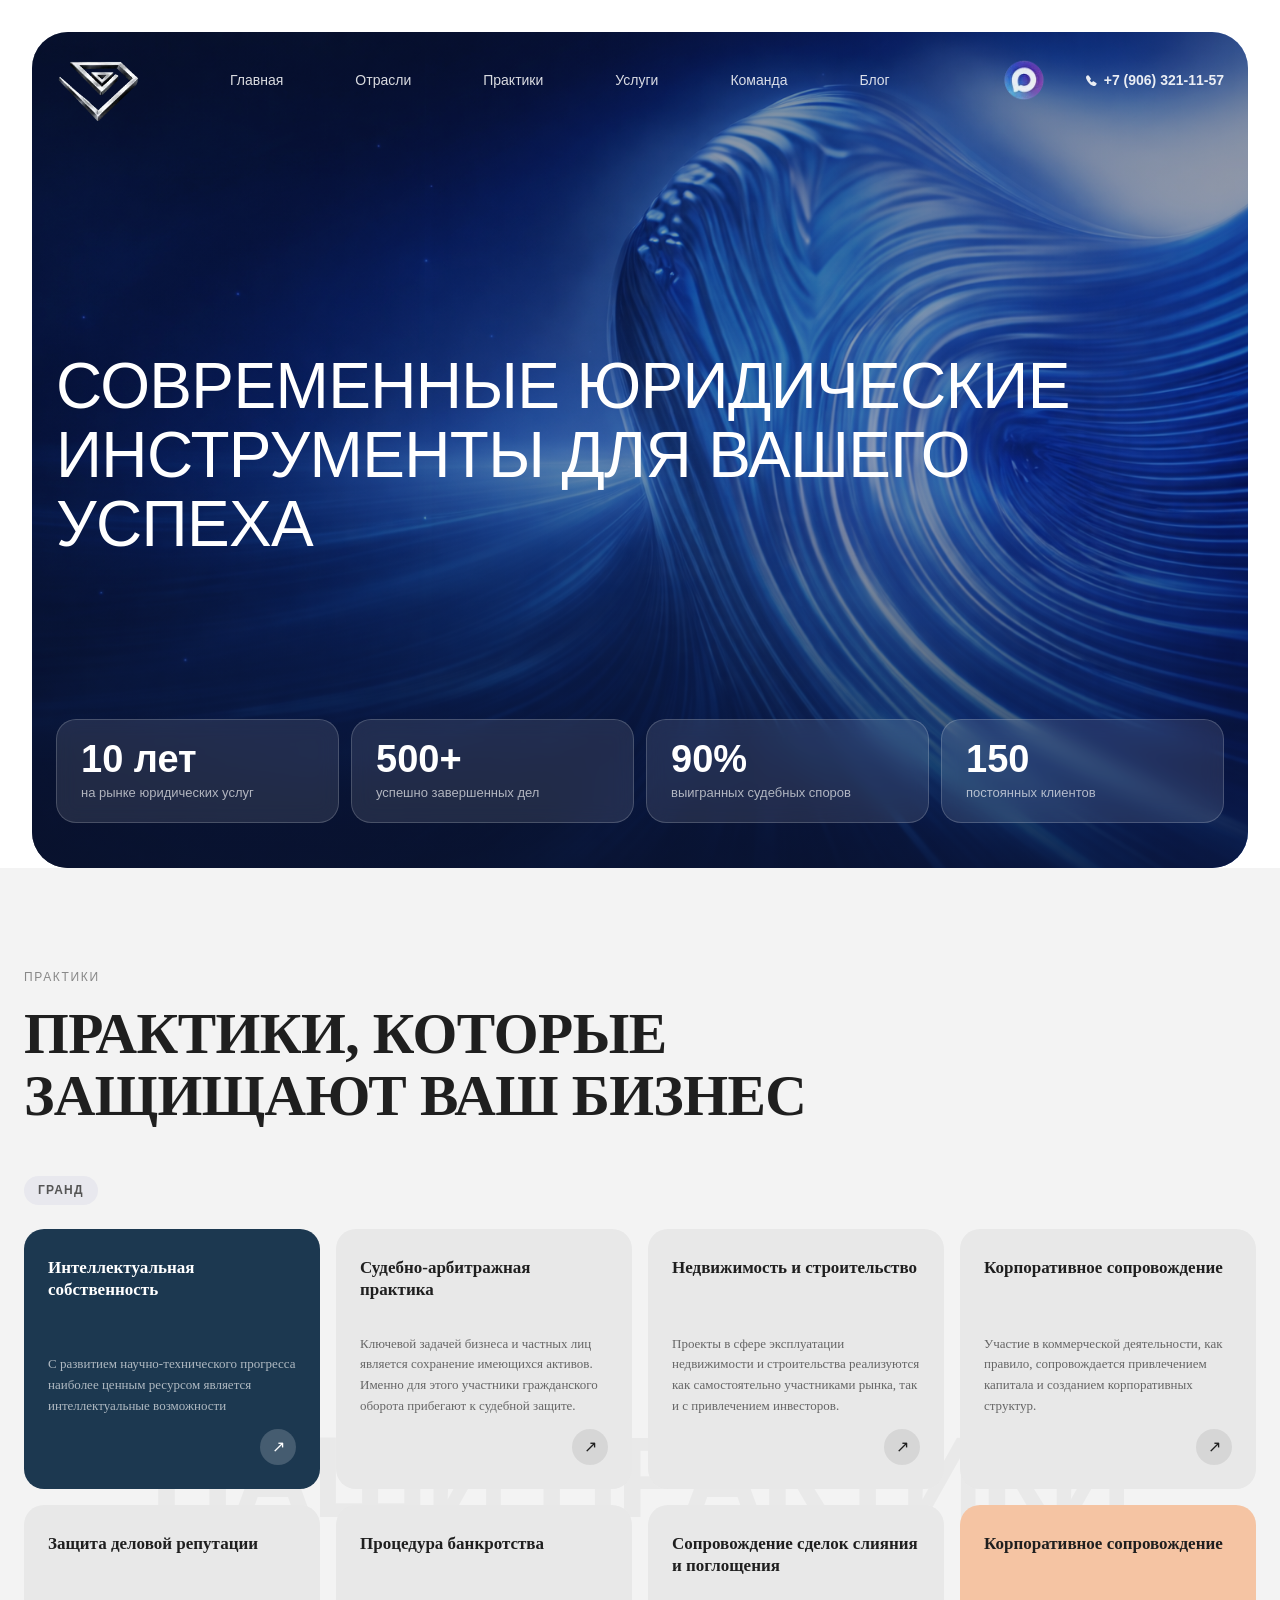
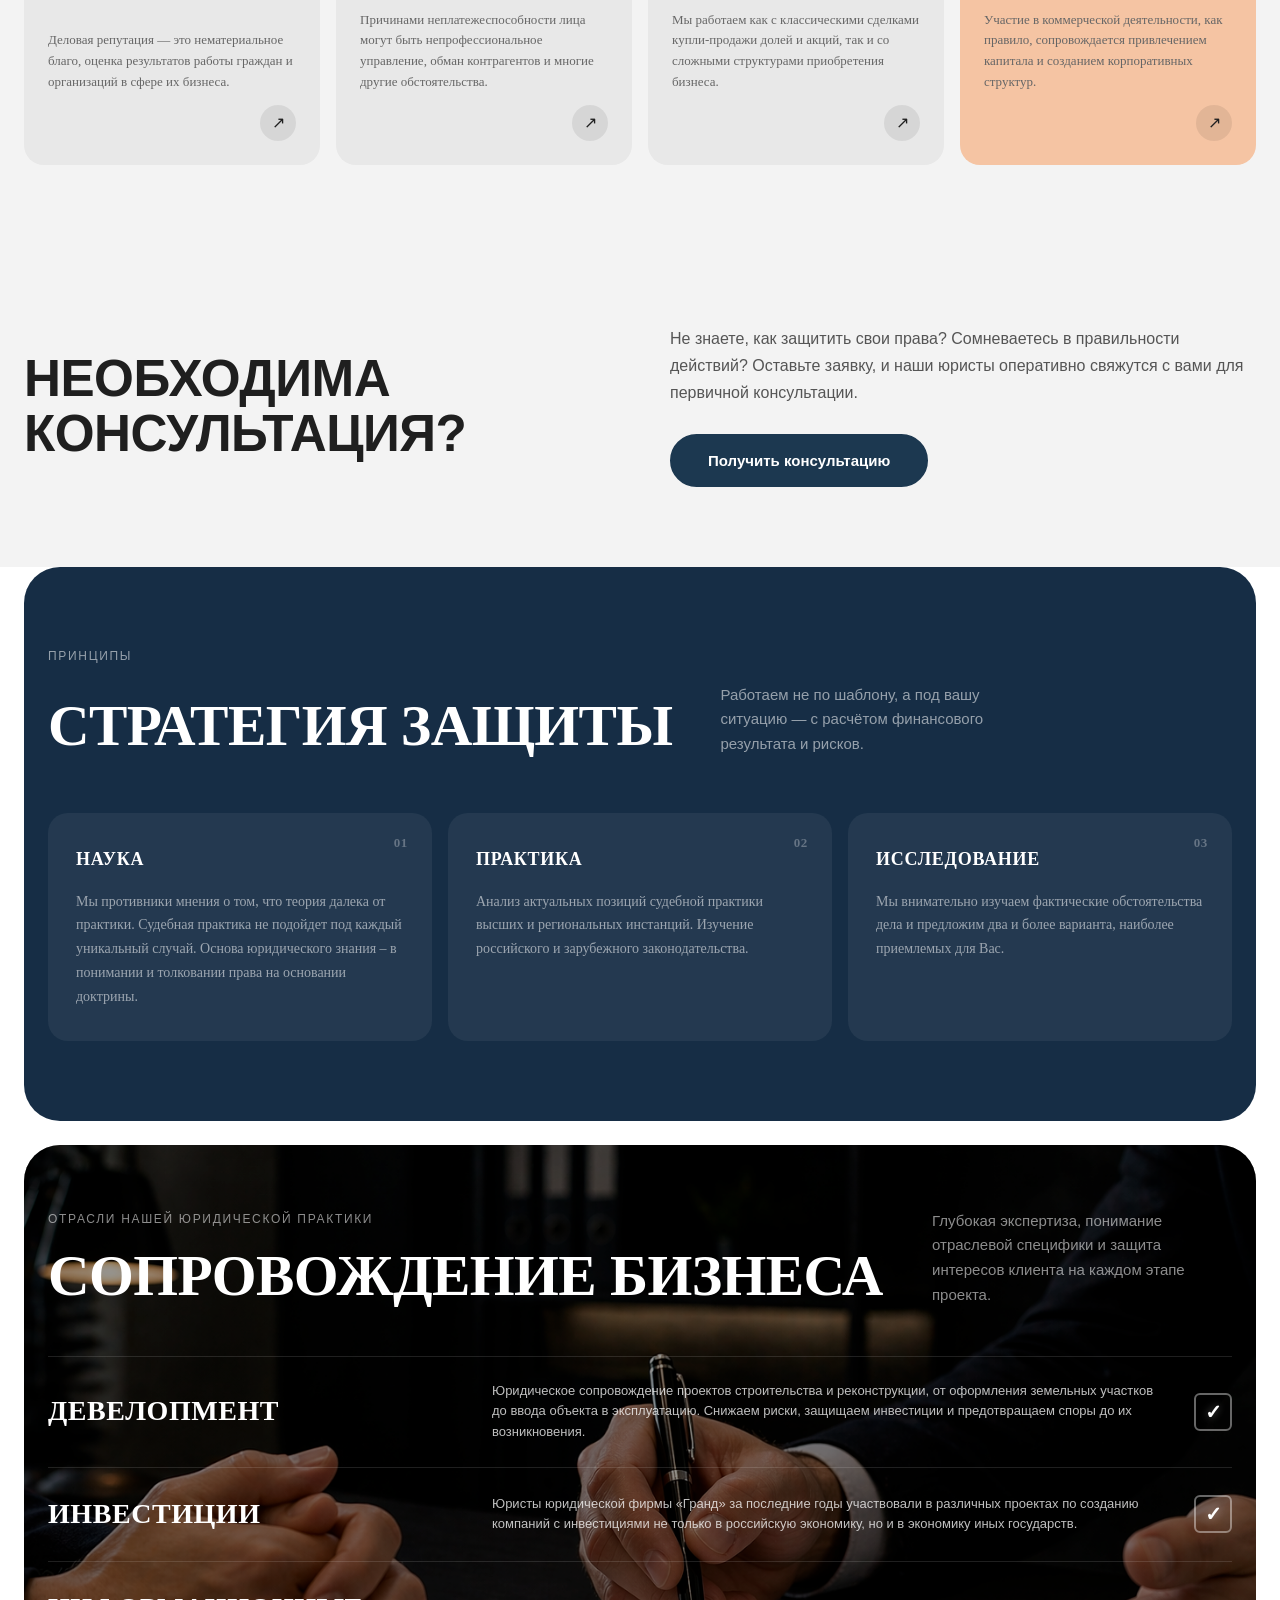
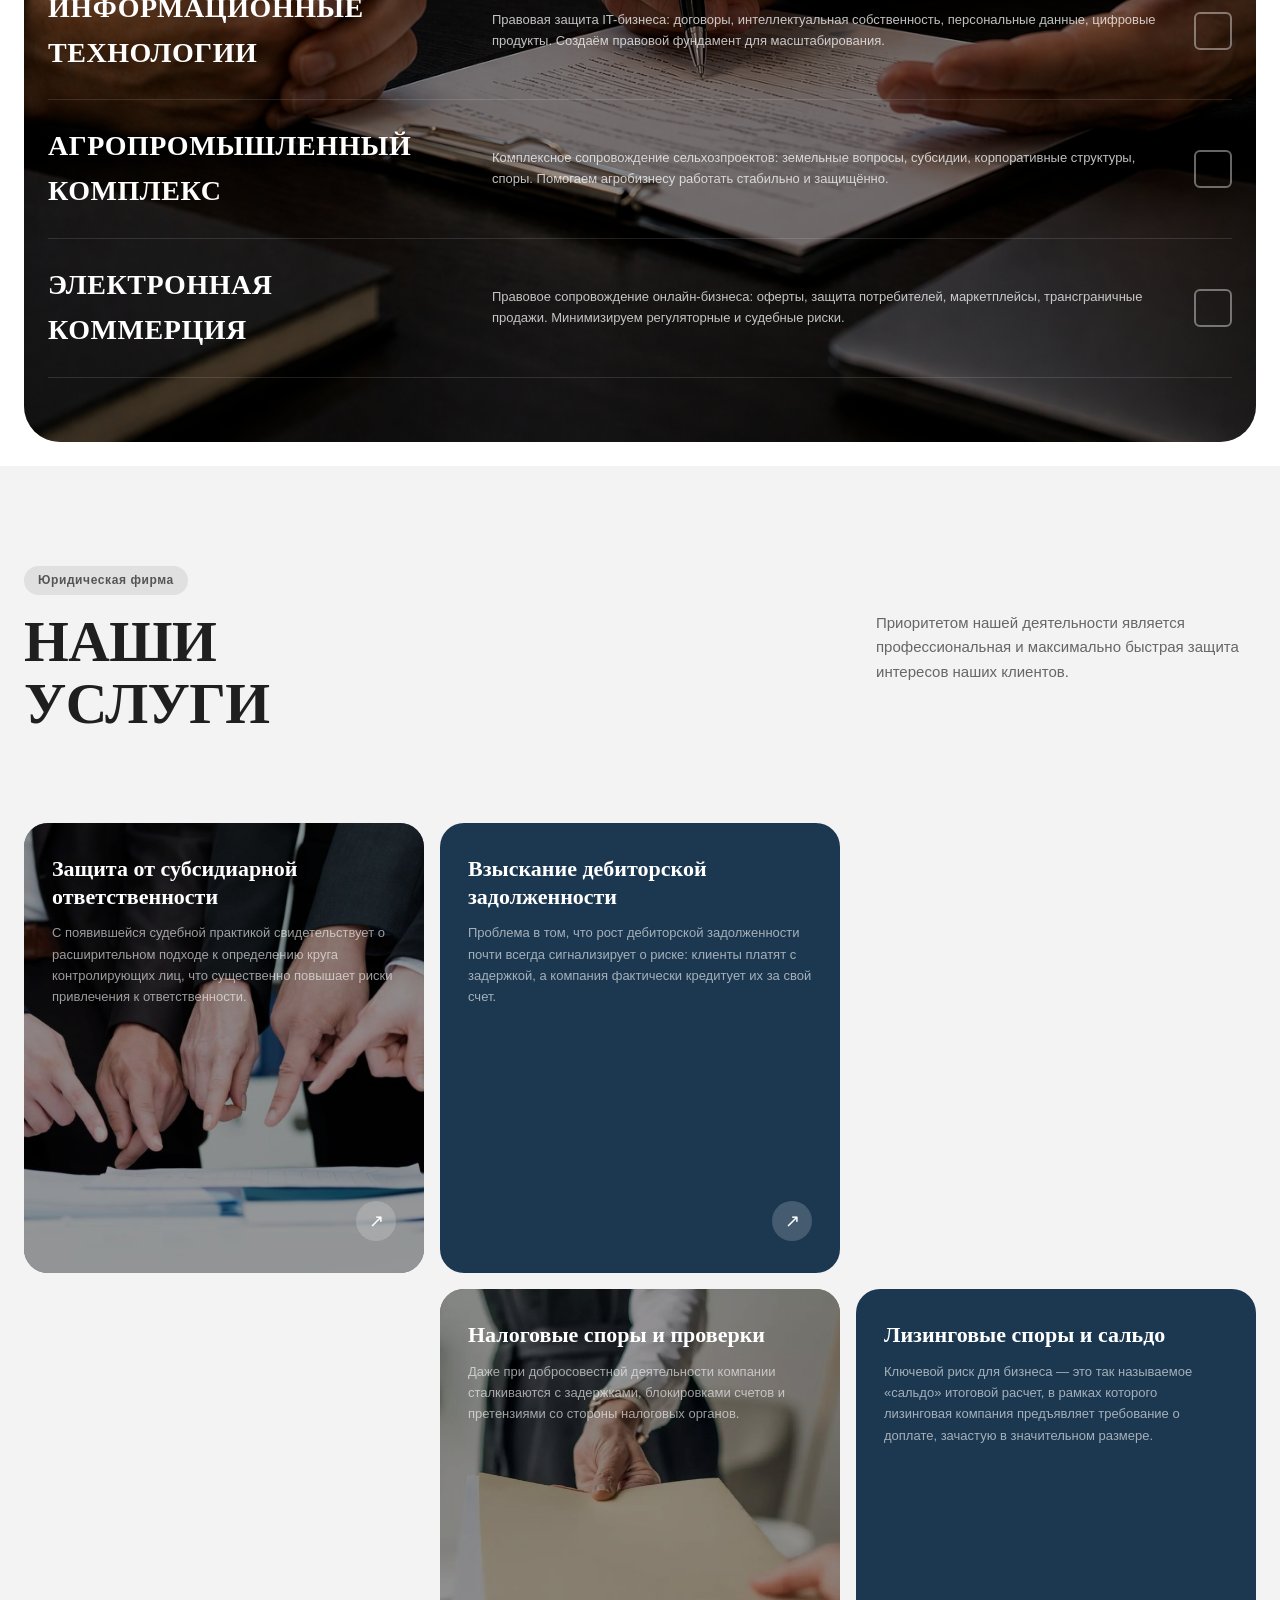
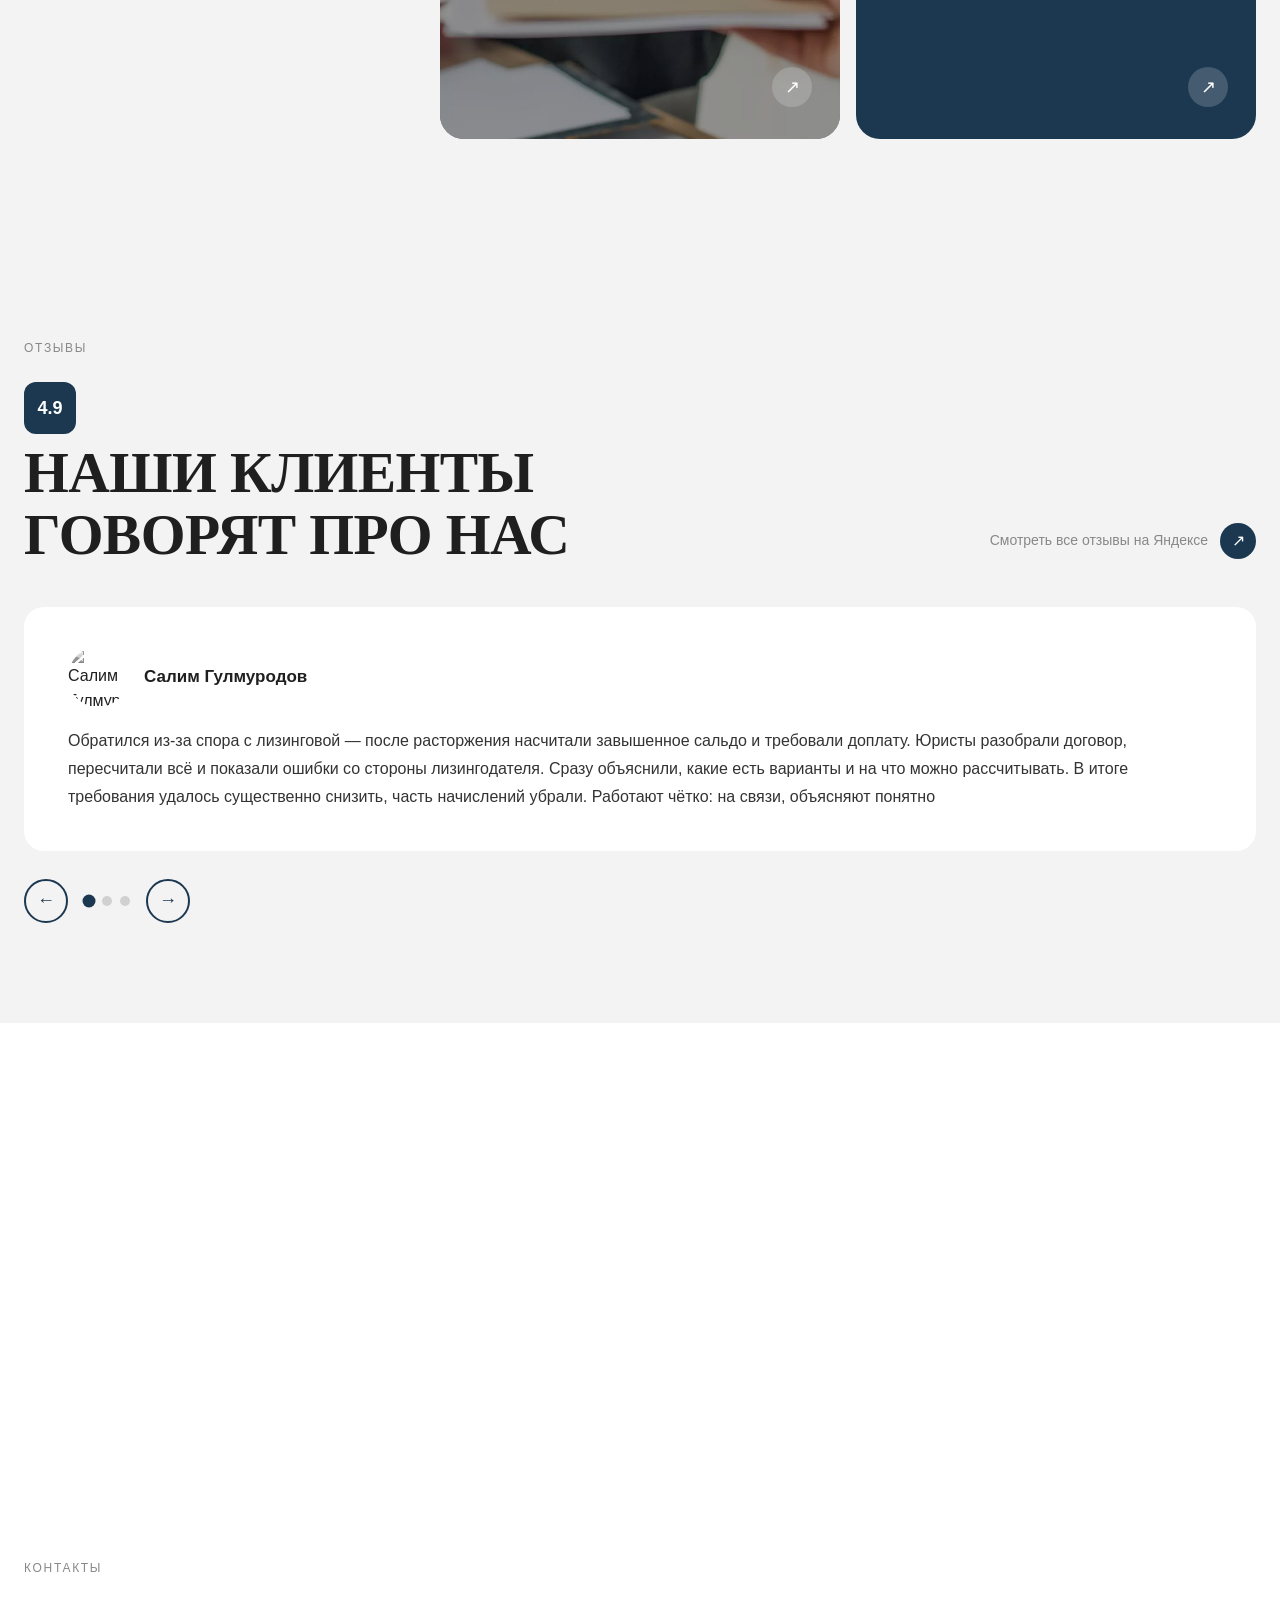
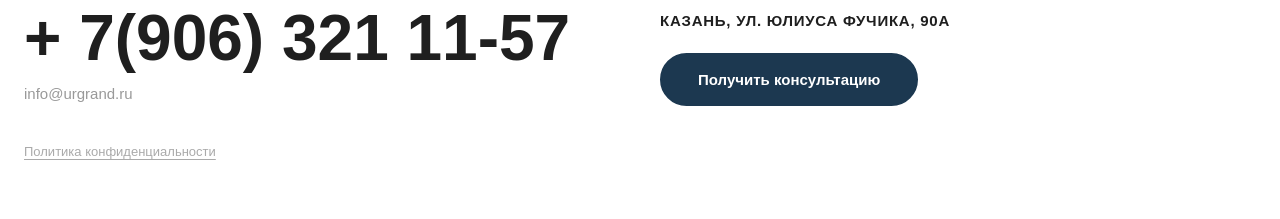
==== index.html @ 2cafe1ba "new full website main page" ====
<!DOCTYPE html>
<html lang="ru">
<head>
  <meta charset="UTF-8">
  <meta name="viewport" content="width=device-width, initial-scale=1.0">
  <title>Салим сайт </title>
  <meta name="description" content="Лендинг ">
  <link rel="canonical" href="http://grandvozvrat-avto.ru">
  <meta property="og:url" content="http://grandvozvrat-avto.ru">
  <meta property="og:image" content="https://static.tildacdn.com/tild6461-3861-4130-b031-346430663337/icons8--50.png">
  <link rel="icon" href="https://static.tildacdn.com/tild6531-6362-4032-b937-366265613663/703b2679-f6cc-4044-a.png">
  <link rel="stylesheet" href="https://static.tildacdn.com/css/fonts-tildasans.css">
  <link rel="preconnect" href="https://fonts.googleapis.com">
  <link rel="preconnect" href="https://fonts.gstatic.com" crossorigin>
  <link href="https://fonts.googleapis.com/css2?family=Unbounded:wght@400;500;600&display=swap" rel="stylesheet">
  <link rel="stylesheet" href="css/main.css">
  <script>
    (function(){
      if(window.innerWidth >= 980){
        if(!sessionStorage.getItem('visited')){
          document.documentElement.style.opacity = '0';
          document.addEventListener('DOMContentLoaded', function(){
            setTimeout(function(){
              document.documentElement.style.transition = 'opacity ease-in-out 0.2s';
              document.documentElement.style.opacity = '1';
              sessionStorage.setItem('visited','1');
            }, 400);
          });
        }
      }
    })();
  </script>
</head>
<body>

<!-- ===================== HEADER ===================== -->
<header id="header" class="header">
  <div class="header__inner">
    <a href="#" class="header__logo">
      <img class="header__logo-icon" src="Images/logo.webp" alt="ГРАНД">
      <span class="header__logo-text">ГРАНД</span>
    </a>
    <nav class="header__nav" id="main-nav">
      <a href="#" class="header__nav-link">Главная</a>
      <a href="#industries" class="header__nav-link">Отрасли</a>
      <a href="#practices" class="header__nav-link">Практики</a>
      <a href="#service" class="header__nav-link">Услуги</a>
      <a href="#team" class="header__nav-link">Команда</a>
      <a href="#blog" class="header__nav-link">Блог</a>
    </nav>
    <div class="header__right">
      <a href="" target="_blank" rel="noopener" class="header__max" aria-label="Перейти в Max">
        <!-- <svg width="28" height="28" viewBox="0 0 28 28" fill="none"><circle cx="14" cy="14" r="14" fill="#FC3F1D"/><text x="14" y="19" text-anchor="middle" font-size="14" font-weight="bold" fill="#fff" font-family="Arial">Я</text></svg> -->
        <img src="Images/max.webp" alt="Max" width="92" height="92">
      </a>
      <a href="tel:+79063211157" class="header__phone">
        <svg class="header__phone-icon" width="16" height="16" viewBox="0 0 16 16" fill="none"><path d="M14.5 11.5c0 .3-.1.6-.2.9-.1.3-.3.6-.5.8-.4.4-.8.6-1.3.7-.5.1-1 .1-1.5-.1-.9-.3-1.8-.8-2.6-1.4C7.5 11.5 6.5 10.4 5.6 9.2c-.6-.8-1.1-1.7-1.4-2.6-.2-.5-.2-1-.1-1.5.1-.5.3-.9.7-1.3.3-.3.7-.5 1.1-.5.2 0 .4 0 .5.1.2.1.4.2.5.4l1.7 2.4c.2.2.3.4.3.6 0 .2-.1.4-.2.6L8 8.1c0 .1-.1.2-.1.2 0 .1 0 .2.1.2.2.3.4.6.7.9.3.3.6.6.9.8.1.1.2.1.3.1.1 0 .2-.1.2-.1l.6-.7c.2-.2.3-.3.6-.3.2 0 .4.1.6.2l2.4 1.7c.2.1.4.3.4.5 0 .1.1.2.1.4z" fill="currentColor"/></svg>
        +7 (906) 321-11-57
      </a>
    </div>
    <button class="burger" id="burger" aria-label="Меню" aria-expanded="false">
      <span></span><span></span><span></span>
    </button>
  </div>
</header>

<!-- ===================== MOBILE MENU ===================== -->
<!-- Lives OUTSIDE <header> — no parent stacking-context, so position:fixed
     covers the full viewport correctly on every browser incl. iOS Safari  -->
<div class="mobile-menu" id="mobile-menu" aria-hidden="true">
  <button class="mobile-menu__close" id="mobile-menu-close" aria-label="Закрыть меню">
    <span></span><span></span>
  </button>
  <nav class="mobile-menu__nav">
    <a href="#" class="mobile-menu__link">Главная</a>
    <a href="#industries" class="mobile-menu__link">Отрасли</a>
    <a href="#practices" class="mobile-menu__link">Практики</a>
    <a href="#service" class="mobile-menu__link">Услуги</a>
    <a href="#team" class="mobile-menu__link">Команда</a>
    <a href="#blog" class="mobile-menu__link">Блог</a>
  </nav>
</div>

<!-- ===================== HERO ===================== -->
<div class="hero-wrap">
<section id="hero" class="hero">
  <div class="hero__bg">
    <img src="Images/bg.png" alt="" fetchpriority="high">
  </div>
  <div class="hero__overlay"></div>
  <div class="hero__content container">
    <h1 class="hero__title t-animate" data-animate-style="fadeindown" data-animate-duration="2" data-animate-distance="10">
      Современные юридические<br>инструменты для вашего успеха
    </h1>
    <div class="hero__stats">
      <div class="hero__stats-row">
        <div class="hero__stat t-animate" data-animate-style="fadeinup" data-animate-duration="2" data-animate-distance="10">
          <span class="hero__stat-num">10 лет</span>
          <span class="hero__stat-label">на рынке юридических услуг</span>
        </div>
        <div class="hero__stat t-animate" data-animate-style="fadeinup" data-animate-duration="2" data-animate-distance="10" data-animate-delay="0.1">
          <span class="hero__stat-num">500+</span>
          <span class="hero__stat-label">успешно завершенных дел</span>
        </div>
        <div class="hero__stat t-animate" data-animate-style="fadeinup" data-animate-duration="2" data-animate-distance="10" data-animate-delay="0.2">
          <span class="hero__stat-num">90%</span>
          <span class="hero__stat-label">выигранных судебных споров</span>
        </div>
        <div class="hero__stat t-animate" data-animate-style="fadeinup" data-animate-duration="2" data-animate-distance="10" data-animate-delay="0.3">
          <span class="hero__stat-num">150</span>
          <span class="hero__stat-label">постоянных клиентов</span>
        </div>
      </div>
    </div>
  </div>
</section>
</div>

<!-- ===================== PRACTICES ===================== -->
<section id="practices" class="practices">
  <div class="container">
    <div class="practices__head">
      <div class="section-label t-animate" data-animate-style="fadeindown" data-animate-duration="2" data-animate-distance="10">практики</div>
      <h2 class="section-title t-animate" data-animate-style="fadeindown" data-animate-duration="2" data-animate-distance="10" data-animate-delay="0.2">
        Практики, которые<br>защищают ваш бизнес
      </h2>
    </div>
  </div>
  <div class="practices__wrap">
    <div class="practices__watermark">НАШИ ПРАКТИКИ</div>
    <div class="container">
      <div class="practices__brand-tag">ГРАНД</div>
      <div class="practices__grid">
        <!-- Row 1 -->
        <div class="pcard pcard--dark t-animate" data-animate-style="fadeinup" data-animate-duration="2" data-animate-distance="10">
          <h3 class="pcard__title">Интеллектуальная собственность</h3>
          <p class="pcard__text">С развитием научно-технического прогресса наиболее ценным ресурсом является интеллектуальные возможности</p>
          <button class="pcard__btn" data-popup="usligi" aria-label="Подробнее">↗</button>
        </div>
        <div class="pcard t-animate" data-animate-style="fadeinup" data-animate-duration="2" data-animate-distance="10" data-animate-delay="0.1">
          <h3 class="pcard__title">Судебно-арбитражная практика</h3>
          <p class="pcard__text">Ключевой задачей бизнеса и частных лиц является сохранение имеющихся активов. Именно для этого участники гражданского оборота прибегают к судебной защите.</p>
          <button class="pcard__btn" data-popup="usligi" aria-label="Подробнее">↗</button>
        </div>
        <div class="pcard t-animate" data-animate-style="fadeinup" data-animate-duration="2" data-animate-distance="10" data-animate-delay="0.2">
          <h3 class="pcard__title">Недвижимость и строительство</h3>
          <p class="pcard__text">Проекты в сфере эксплуатации недвижимости и строительства реализуются как самостоятельно участниками рынка, так и с привлечением инвесторов.</p>
          <button class="pcard__btn" data-popup="usligi" aria-label="Подробнее">↗</button>
        </div>
        <div class="pcard t-animate" data-animate-style="fadeinup" data-animate-duration="2" data-animate-distance="10" data-animate-delay="0.3">
          <h3 class="pcard__title">Корпоративное сопровождение</h3>
          <p class="pcard__text">Участие в коммерческой деятельности, как правило, сопровождается привлечением капитала и созданием корпоративных структур.</p>
          <button class="pcard__btn" data-popup="usligi" aria-label="Подробнее">↗</button>
        </div>
        <!-- Row 2 -->
        <div class="pcard t-animate" data-animate-style="fadeinup" data-animate-duration="2" data-animate-distance="10">
          <h3 class="pcard__title">Защита деловой репутации</h3>
          <p class="pcard__text">Деловая репутация — это нематериальное благо, оценка результатов работы граждан и организаций в сфере их бизнеса.</p>
          <button class="pcard__btn" data-popup="usligi" aria-label="Подробнее">↗</button>
        </div>
        <div class="pcard t-animate" data-animate-style="fadeinup" data-animate-duration="2" data-animate-distance="10" data-animate-delay="0.1">
          <h3 class="pcard__title">Процедура банкротства</h3>
          <p class="pcard__text">Причинами неплатежеспособности лица могут быть непрофессиональное управление, обман контрагентов и многие другие обстоятельства.</p>
          <button class="pcard__btn" data-popup="usligi" aria-label="Подробнее">↗</button>
        </div>
        <div class="pcard t-animate" data-animate-style="fadeinup" data-animate-duration="2" data-animate-distance="10" data-animate-delay="0.2">
          <h3 class="pcard__title">Сопровождение сделок слияния и поглощения</h3>
          <p class="pcard__text">Мы работаем как с классическими сделками купли-продажи долей и акций, так и со сложными структурами приобретения бизнеса.</p>
          <button class="pcard__btn" data-popup="usligi" aria-label="Подробнее">↗</button>
        </div>
        <div class="pcard pcard--accent t-animate" data-animate-style="fadeinup" data-animate-duration="2" data-animate-distance="10" data-animate-delay="0.3">
          <h3 class="pcard__title">Корпоративное сопровождение</h3>
          <p class="pcard__text">Участие в коммерческой деятельности, как правило, сопровождается привлечением капитала и созданием корпоративных структур.</p>
          <button class="pcard__btn" data-popup="usligi" aria-label="Подробнее">↗</button>
        </div>
      </div>
    </div>
  </div>
</section>

<!-- ===================== CTA ===================== -->
<section class="cta-section">
  <div class="container">
    <div class="cta-section__inner">
      <h2 class="cta-section__title t-animate" data-animate-style="fadeindown" data-animate-duration="2" data-animate-distance="10">
        Необходима<br>консультация?
      </h2>
      <div class="cta-section__right t-animate" data-animate-style="fadeinup" data-animate-duration="2" data-animate-distance="10" data-animate-delay="0.2">
        <p class="cta-section__text">Не знаете, как защитить свои права? Сомневаетесь в правильности действий? Оставьте заявку, и наши юристы оперативно свяжутся с вами для первичной консультации.</p>
        <button class="btn btn--dark" data-popup="form">Получить консультацию</button>
      </div>
    </div>
  </div>
</section>

<!-- ===================== STRATEGY ===================== -->
<section id="strategy" class="strategy">
  <div class="container">
    <div class="strategy__head">
      <div class="section-label section-label--light t-animate" data-animate-style="fadeindown" data-animate-duration="2" data-animate-distance="10">принципы</div>
      <div class="strategy__head-row">
        <h2 class="section-title section-title--light t-animate" data-animate-style="fadeindown" data-animate-duration="2" data-animate-distance="10" data-animate-delay="0.2">Стратегия защиты</h2>
        <p class="strategy__subtitle t-animate" data-animate-style="fadeinup" data-animate-duration="2" data-animate-distance="10" data-animate-delay="0.2">Работаем не по шаблону, а под вашу ситуацию — с расчётом финансового результата и рисков.</p>
      </div>
    </div>
    <div class="strategy__grid">
      <div class="strategy-card t-animate" data-animate-style="fadeinup" data-animate-duration="2" data-animate-distance="10">
        <span class="strategy-card__num">01</span>
        <h3 class="strategy-card__title">Наука</h3>
        <p class="strategy-card__text">Мы противники мнения о том, что теория далека от практики. Судебная практика не подойдет под каждый уникальный случай. Основа юридического знания – в понимании и толковании права на основании доктрины.</p>
      </div>
      <div class="strategy-card t-animate" data-animate-style="fadeinup" data-animate-duration="2" data-animate-distance="10" data-animate-delay="0.2">
        <span class="strategy-card__num">02</span>
        <h3 class="strategy-card__title">Практика</h3>
        <p class="strategy-card__text">Анализ актуальных позиций судебной практики высших и региональных инстанций. Изучение российского и зарубежного законодательства.</p>
      </div>
      <div class="strategy-card t-animate" data-animate-style="fadeinup" data-animate-duration="2" data-animate-distance="10" data-animate-delay="0.4">
        <span class="strategy-card__num">03</span>
        <h3 class="strategy-card__title">Исследование</h3>
        <p class="strategy-card__text">Мы внимательно изучаем фактические обстоятельства дела и предложим два и более варианта, наиболее приемлемых для Вас.</p>
      </div>
    </div>
  </div>
</section>

<!-- ===================== INDUSTRIES ===================== -->
<section id="industries" class="industries">
  <div class="industries__inner">
    <div class="industries__bg">
      <img src="Images/industries.png" alt="" loading="lazy">
    </div>
    <div class="industries__overlay"></div>
    <div class="container industries__content">
      <div class="industries__head">
        <div>
          <div class="section-label section-label--light t-animate" data-animate-style="fadeindown" data-animate-duration="2" data-animate-distance="10">Отрасли нашей юридической практики</div>
          <h2 class="section-title section-title--light t-animate" data-animate-style="fadeindown" data-animate-duration="2" data-animate-distance="10" data-animate-delay="0.2">Сопровождение бизнеса</h2>
        </div>
        <p class="industries__intro t-animate" data-animate-style="fadeinup" data-animate-duration="2" data-animate-distance="10" data-animate-delay="0.2">Глубокая экспертиза, понимание отраслевой специфики и защита интересов клиента на каждом этапе проекта.</p>
      </div>
      <div class="industries__list">
        <div class="industry-row t-animate" data-animate-style="fadeinup" data-animate-duration="2" data-animate-distance="10">
          <h3 class="industry-row__name">Девелопмент</h3>
          <p class="industry-row__text">Юридическое сопровождение проектов строительства и реконструкции, от оформления земельных участков до ввода объекта в эксплуатацию. Снижаем риски, защищаем инвестиции и предотвращаем споры до их возникновения.</p>
          <span class="industry-checkmark" aria-hidden="true">✓</span>
        </div>
        <div class="industry-row t-animate" data-animate-style="fadeinup" data-animate-duration="2" data-animate-distance="10" data-animate-delay="0.1">
          <h3 class="industry-row__name">Инвестиции</h3>
          <p class="industry-row__text">Юристы юридической фирмы «Гранд» за последние годы участвовали в различных проектах по созданию компаний с инвестициями не только в российскую экономику, но и в экономику иных государств.</p>
          <span class="industry-checkmark" aria-hidden="true">✓</span>
        </div>
        <div class="industry-row t-animate" data-animate-style="fadeinup" data-animate-duration="2" data-animate-distance="10" data-animate-delay="0.2">
          <h3 class="industry-row__name">Информационные технологии</h3>
          <p class="industry-row__text">Правовая защита IT-бизнеса: договоры, интеллектуальная собственность, персональные данные, цифровые продукты. Создаём правовой фундамент для масштабирования.</p>
          <span class="industry-checkmark" aria-hidden="true">✓</span>
        </div>
        <div class="industry-row t-animate" data-animate-style="fadeinup" data-animate-duration="2" data-animate-distance="10" data-animate-delay="0.3">
          <h3 class="industry-row__name">Агропромышленный комплекс</h3>
          <p class="industry-row__text">Комплексное сопровождение сельхозпроектов: земельные вопросы, субсидии, корпоративные структуры, споры. Помогаем агробизнесу работать стабильно и защищённо.</p>
          <span class="industry-checkmark" aria-hidden="true">✓</span>
        </div>
        <div class="industry-row t-animate" data-animate-style="fadeinup" data-animate-duration="2" data-animate-distance="10" data-animate-delay="0.4">
          <h3 class="industry-row__name">Электронная коммерция</h3>
          <p class="industry-row__text">Правовое сопровождение онлайн-бизнеса: оферты, защита потребителей, маркетплейсы, трансграничные продажи. Минимизируем регуляторные и судебные риски.</p>
          <span class="industry-checkmark" aria-hidden="true">✓</span>
        </div>
      </div>
    </div>
  </div>
</section>

<!-- ===================== SERVICES ===================== -->
<section id="service" class="services">
  <div class="container">
    <!-- Row 1: tag (full width) -->
    <div class="services__tag-row">
      <div class="services__tag">Юридическая фирма</div>
    </div>
    <!-- Row 2: h2 (left, JS-animated) + description (right, normal) -->
    <div class="services__head">
      <h2 class="services__sticky-title section-title">Наши<br/>услуги</h2>
      <p class="services__desc t-animate" data-animate-style="fadeinup" data-animate-duration="2" data-animate-distance="10" data-animate-delay="0.2">Приоритетом нашей деятельности является профессиональная и максимально быстрая защита интересов наших клиентов.</p>
    </div>
    <!-- Rows 3-4: full-width bento -->
    <div class="services__bento">
      <div class="scard scard--photo t-animate" data-animate-style="fadeinup" data-animate-duration="2" data-animate-distance="10">
        <div class="scard__bg">
          <img src="Images/zachita.png" alt="" loading="lazy">
        </div>
        <div class="scard__body">
          <h3 class="scard__title">Защита от субсидиарной ответственности</h3>
          <p class="scard__text">С появившейся судебной практикой свидетельствует о расширительном подходе к определению круга контролирующих лиц, что существенно повышает риски привлечения к ответственности.</p>
          <button class="scard__btn" data-popup="usligi" aria-label="Полировка кузова">↗</button>
        </div>
      </div>
      <div class="scard scard--dark t-animate" data-animate-style="fadeinup" data-animate-duration="2" data-animate-distance="10" data-animate-delay="0.2">
        <div class="scard__body">
          <h3 class="scard__title">Взыскание дебиторской задолженности</h3>
          <p class="scard__text">Проблема в том, что рост дебиторской задолженности почти всегда сигнализирует о риске: клиенты платят с задержкой, а компания фактически кредитует их за свой счет.</p>
          <button class="scard__btn" data-popup="usligi" aria-label="Полировка кузова">↗</button>
        </div>
      </div>
      <div class="scard scard--photo t-animate" data-animate-style="fadeinup" data-animate-duration="2" data-animate-distance="10" data-animate-delay="0.2">
        <div class="scard__bg">
          <img src="Images/nalog_spori.png" alt="" loading="lazy">
        </div>
        <div class="scard__body">
          <h3 class="scard__title">Налоговые споры и проверки</h3>
          <p class="scard__text">Даже при добросовестной деятельности компании сталкиваются с задержками, блокировками счетов и претензиями со стороны налоговых органов.</p>
          <button class="scard__btn" data-popup="usligi" aria-label="Полировка кузова">↗</button>
        </div>
      </div>
      <div class="scard scard--dark t-animate" data-animate-style="fadeinup" data-animate-duration="2" data-animate-distance="10" data-animate-delay="0.4">
        <div class="scard__body">
          <h3 class="scard__title">Лизинговые споры и сальдо</h3>
          <p class="scard__text">Ключевой риск для бизнеса — это так называемое «сальдо» итоговой расчет, в рамках которого лизинговая компания предъявляет требование о доплате, зачастую в значительном размере.</p>
          <button class="scard__btn" data-popup="usligi" aria-label="Полировка кузова">↗</button>
        </div>
      </div>
    </div>
  </div>
</section>

<!-- ===================== REVIEWS ===================== -->
<section id="reviews" class="reviews">
  <div class="container">
    <div class="reviews__head">
      <div class="reviews__head-left">
        <div class="section-label t-animate" data-animate-style="fadeindown" data-animate-duration="2" data-animate-distance="10">отзывы</div>
        <div class="reviews__rating t-animate" data-animate-style="fadeindown" data-animate-duration="2" data-animate-distance="10">4.9</div>
        <h2 class="section-title t-animate" data-animate-style="fadeindown" data-animate-duration="2" data-animate-distance="10" data-animate-delay="0.2">
          Наши клиенты<br>говорят про нас
        </h2>
      </div>
      <a href="https://yandex.ru/maps/org/ddd/121143298602/reviews/?ll=38.944528%2C45.038318&z=16" target="_blank" rel="noopener" class="reviews__all-link t-animate" data-animate-style="fadeinup" data-animate-duration="2" data-animate-distance="10" data-animate-delay="0.2">
        Смотреть все отзывы на Яндексе
        <span class="reviews__all-btn">↗</span>
      </a>
    </div>
    <div class="reviews__slider">
      <div class="reviews__track" id="reviews-track">
        <div class="review-card">
          <div class="review-card__header">
            <img src="https://static.tildacdn.com/tild3639-3631-4831-a233-343836363135/a0e35529-4b17-4a78-a.png" alt="Салим Гулмуродов" class="review-card__avatar" loading="lazy">
            <span class="review-card__name">Салим Гулмуродов</span>
          </div>
          <p class="review-card__text">Обратился из-за спора с лизинговой — после расторжения насчитали завышенное сальдо и требовали доплату. Юристы разобрали договор, пересчитали всё и показали ошибки со стороны лизингодателя. Сразу объяснили, какие есть варианты и на что можно рассчитывать. В итоге требования удалось существенно снизить, часть начислений убрали. Работают чётко: на связи, объясняют понятно</p>
        </div>
        <div class="review-card">
          <div class="review-card__header">
            <img src="https://static.tildacdn.com/tild3639-3631-4831-a233-343836363135/a0e35529-4b17-4a78-a.png" alt="Александр Петров" class="review-card__avatar" loading="lazy">
            <span class="review-card__name">Александр Петров</span>
          </div>
          <p class="review-card__text">Обратились с налоговым спором — инспекция доначислила НДС. Юристы грамотно выстроили позицию, собрали доказательную базу и оспорили решение в арбитражном суде. Результатом очень довольны. Рекомендую всем, кто столкнулся с налоговыми претензиями.</p>
        </div>
        <div class="review-card">
          <div class="review-card__header">
            <img src="https://static.tildacdn.com/tild3639-3631-4831-a233-343836363135/a0e35529-4b17-4a78-a.png" alt="Ирина Смирнова" class="review-card__avatar" loading="lazy">
            <span class="review-card__name">Ирина Смирнова</span>
          </div>
          <p class="review-card__text">Команда ГРАНД помогла защитить деловую репутацию компании. Профессиональный подход, чёткая стратегия и уверенная позиция в суде. Добились опровержения порочащих сведений. Работают на результат, всегда на связи.</p>
        </div>
      </div>
      <div class="reviews__controls">
        <button class="reviews__arrow" id="rev-prev" aria-label="Предыдущий">←</button>
        <div class="reviews__dots" id="rev-dots">
          <button class="reviews__dot active" data-idx="0"></button>
          <button class="reviews__dot" data-idx="1"></button>
          <button class="reviews__dot" data-idx="2"></button>
        </div>
        <button class="reviews__arrow" id="rev-next" aria-label="Следующий">→</button>
      </div>
    </div>
  </div>
</section>

<!-- ===================== CONTACTS ===================== -->
<section id="contacts" class="contacts">
  <div class="contacts__map">
    <iframe
      src="https://api-maps.yandex.ru/services/constructor/1.0/js/?um=constructor%3Accb2ab63947c649cff72681128f8caf396c011227be7d6b254c16c76da365dfd&width=100%25&height=100%&lang=ru_RU&scroll=true"
      width="100%" height="480" frameborder="0" allowfullscreen loading="lazy"
      title="Карта офиса ГРАНД"></iframe>
  </div>
  <div class="contacts__info container">
    <div class="contacts__info-inner">
      <div class="contacts__left t-animate" data-animate-style="fadeinup" data-animate-duration="2" data-animate-distance="10">
        <div class="section-label">контакты</div>
        <a href="tel:+79063211157" class="contacts__phone">+ 7(906) 321 11-57</a>
        <a href="mailto:info@urgrand.ru" class="contacts__email">info@urgrand.ru</a>
      </div>
      <div class="contacts__right t-animate" data-animate-style="fadeinup" data-animate-duration="2" data-animate-distance="10" data-animate-delay="0.2">
        <div class="contacts__address">Казань, ул. Юлиуса Фучика, 90А</div>
        <button class="btn btn--dark" data-popup="form">Получить консультацию</button>
      </div>
    </div>
    <a href="#privacy" class="contacts__privacy">Политика конфиденциальности</a>
  </div>
</section>

<!-- ===================== FLOATING BUTTON ===================== -->
<a href="#form" class="floating-btn" id="floating-btn" data-popup="form">Записаться</a>

<!-- ===================== POPUP FORM ===================== -->
<div class="popup-overlay" id="popup-form" role="dialog" aria-modal="true" aria-label="Форма обратной связи">
  <div class="popup-form">
    <button class="popup-close" id="close-form" aria-label="Закрыть">✕</button>
    <h2 class="popup-form__title">Получить консультацию</h2>
    <p class="popup-form__sub">Оставьте заявку — свяжемся в течение 15 минут</p>
    <form class="form" id="consultation-form" novalidate>
      <input type="text" name="name" class="form__input" placeholder="Имя" required autocomplete="name">
      <input type="tel" name="phone" class="form__input" placeholder="+1(000)000-0000" required autocomplete="tel">
      <button type="submit" class="btn btn--dark form__submit">Отправить заявку</button>
    </form>
    <p class="form__consent">Нажимая кнопку, вы даёте согласие на обработку персональных данных</p>
    <div class="form__success" id="form-success" hidden>Заявка отправлена! Мы свяжемся с вами в ближайшее время.</div>
  </div>
</div>

<!-- ===================== POPUP SERVICES ===================== -->
<div class="popup-overlay" id="popup-usligi" role="dialog" aria-modal="true" aria-label="Полировка кузова">
  <div class="popup-usligi">
    <button class="popup-close popup-close--purple" id="close-usligi" aria-label="Закрыть">✕</button>
    <div class="t-slds">
      <div class="t-slds__track" id="usligi-track">
        <div class="t-slds__slide">
          <img src="https://static.tildacdn.com/tild3538-6165-4634-b762-336264646339/564561-1.png" alt="" loading="lazy">
          <div class="t-slds__content">
            <h3>Защита от субсидиарной ответственности</h3>
            <p>Защищаем руководителей и участников компаний от субсидиарной ответственности. Оцениваем риски, разрабатываем стратегию защиты и представляем интересы в суде.</p>
            <button class="btn btn--purple" data-popup="form">Записаться</button>
          </div>
        </div>
        <div class="t-slds__slide">
          <img src="https://static.tildacdn.com/tild6130-3062-4563-b161-393662663436/564561-1.png" alt="" loading="lazy">
          <div class="t-slds__content">
            <h3>Взыскание дебиторской задолженности</h3>
            <p>Комплексная работа по взысканию задолженности: досудебное урегулирование, подача иска, сопровождение исполнительного производства.</p>
            <button class="btn btn--purple" data-popup="form">Записаться</button>
          </div>
        </div>
        <div class="t-slds__slide">
          <img src="https://static.tildacdn.com/tild3739-6539-4631-a436-323163633338/noroot.png" alt="" loading="lazy">
          <div class="t-slds__content">
            <h3>Налоговые споры и проверки</h3>
            <p>Сопровождение налоговых проверок, оспаривание решений о доначислении, представительство в арбитражных судах по налоговым делам.</p>
            <button class="btn btn--purple" data-popup="form">Записаться</button>
          </div>
        </div>
      </div>
      <button class="t-slds__arrow t-slds__arrow--prev" id="usligi-prev" aria-label="Назад">←</button>
      <button class="t-slds__arrow t-slds__arrow--next" id="usligi-next" aria-label="Вперёд">→</button>
    </div>
  </div>
</div>

<script src="https://cdnjs.cloudflare.com/ajax/libs/smoothscroll/1.4.10/SmoothScroll.min.js" integrity="sha512-rBKOkdxEYT7qXQ+EJnxsAVAGOE55BQFgaYPgN2VQpJBEjCwCVFRoNfCwpANKmMpyMY7GVh4ANVltnF9kKNzw==" crossorigin="anonymous"></script>
<script src="js/main.js"></script>
</body>
</html>
---- css/main.css ----
/* ============================================================
   RESET & BASE
============================================================ */
*, *::before, *::after { box-sizing: border-box; margin: 0; padding: 0; }
html { scroll-behavior: smooth; }
body {
  font-family: 'TildaSans', 'Inter', 'Helvetica Neue', Arial, sans-serif;
  color: #1f1f1f;
  background: #fff;
  line-height: 1.6;
  overflow-x: hidden;
}
img { display: block; max-width: 100%; height: auto; }
a { text-decoration: none; color: inherit; }
button { cursor: pointer; border: none; background: none; font-family: inherit; }

/* ============================================================
   CONTAINER
============================================================ */
.container {
  width: 100%;
  max-width: 1360px;
  margin: 0 auto;
  padding: 0 24px;
}

/* ============================================================
   SECTION LABELS & TITLES
============================================================ */
.section-label {
  font-size: 12px;
  letter-spacing: 0.14em;
  text-transform: uppercase;
  color: #888;
  font-weight: 500;
  margin-bottom: 16px;
}
.section-label--light { color: rgba(255,255,255,0.55); }

.section-title {
  font-size: clamp(32px, 4.5vw, 60px);
  font-weight: 800;
  line-height: 1.08;
  color: #1f1f1f;
  margin-bottom: 40px;
  text-transform: uppercase;
  letter-spacing: -0.01em;
  font-family: 'Georgia',serif;
}
.section-title--light { color: #fff; }

/* ============================================================
   BUTTONS
============================================================ */
.btn {
  display: inline-flex;
  align-items: center;
  justify-content: center;
  gap: 8px;
  padding: 16px 36px;
  font-size: 15px;
  font-weight: 600;
  border-radius: 30px;
  transition:
    background-color 0.2s ease-in-out,
    color 0.2s ease-in-out,
    border-color 0.2s ease-in-out,
    box-shadow 0.2s ease-in-out,
    opacity 0.2s ease-in-out,
    transform 0.2s ease-in-out,
    gap 0.2s ease-in-out;
  cursor: pointer;
  white-space: nowrap;
  border: 2px solid transparent;
}
.btn--dark {
  background: #1c3850;
  color: #fff;
  border-color: #1c3850;
}
.btn--dark:hover { background: #000; border-color: #000; }
.btn--purple {
  background: #a771fe;
  color: #fff;
  border-color: #a771fe;
  font-family: 'Unbounded', sans-serif;
  font-weight: 500;
  font-size: 14px;
}
.btn--purple:hover { background: #8054c7; border-color: #8054c7; }

/* ============================================================
   HEADER
============================================================ */
.header {
  position: fixed;
  top: 16px;
  left: 50%;
  transform: translateX(-50%);
  width: calc(100% - 32px);
  max-width: 1360px;
  z-index: 1000;
  height: 72px;
  transition: height 0.4s cubic-bezier(0.4, 0, 0.2, 1),
              opacity 0.4s cubic-bezier(0.4, 0, 0.2, 1);
  opacity: 0;
}
.header.is-visible { opacity: 1; }

/* Transparent hero state */
.header__inner {
  height: 72px;
  display: flex;
  align-items: center;
  gap: 16px;
  padding: 64px 40px;
  transition: all 0.4s cubic-bezier(0.4, 0, 0.2, 1);
}

/* Scrolled pill state — only height changes on the header itself */
.header.scrolled {
  height: 56px;
}
.header.scrolled .header__inner {
  height: 56px;
  background: #081352bd;
  backdrop-filter: blur(12px);
  -webkit-backdrop-filter: blur(12px);
  border-radius: 50px;
  padding: 0 24px 0 20px;
}

/* Logo */
.header__logo {
  display: flex;
  align-items: center;
  gap: 10px;
  flex-shrink: 0;
}
.header__logo-icon {
  width: 86px; height: 86px;
  object-fit: contain;
  /* filter: brightness(10); white on dark hero */
  transition: filter 0.4s;
  top: 12px;
  position: relative;
}
.header.scrolled .header__logo-icon { width: 64px; height: 64px; top: 0; }
.header__logo-text {
  font-size: 17px;
  font-weight: 800;
  color: #fff;
  letter-spacing: 0.04em;
  transition: color 0.4s;
  display: none; /* shown when scrolled */
}
.header.scrolled .header__logo-text {
  display: block;
  color: #d5d5d5;
}

/* Nav */
.header__nav {
  display: flex;
  align-items: center;
  gap: 0;
  flex: 1;
  justify-content: center;
}
.header__nav-link {
  font-size: 14px;
  font-weight: 500;
  color: rgba(255,255,255,0.85);
  padding: 6px 36px;
  border-radius: 8px;
  transition: color 0.2s, background 0.2s;
  white-space: nowrap;
}
.header__nav-link:hover { color: #fff; background: rgba(255,255,255,0.12); }
.header.scrolled .header__nav-link { color: #d5d5d5; }
.header.scrolled .header__nav-link:hover { background: rgba(0,0,0,0.08); }

/* Right side */
.header__right {
  display: flex;
  align-items: center;
  gap: 12px;
  flex-shrink: 0;
  margin-left: auto;
}
.header__max { display: flex; align-items: center; opacity: 0.9; transition: opacity 0.2s; }
.header__max:hover { opacity: 1; }
.header__phone {
  display: flex;
  align-items: center;
  gap: 6px;
  font-size: 14px;
  font-weight: 600;
  color: rgba(255,255,255,0.9);
  transition: color 0.4s;
  white-space: nowrap;
}
.header.scrolled .header__phone { color: #d5d5d5; }
.header__phone:hover { color: #fff; }
.header.scrolled .header__phone:hover { color: #ffffff; }
.header__phone-icon { flex-shrink: 0; }

/* Burger */
.burger {
  display: none;
  flex-direction: column;
  align-items: center;
  justify-content: center;
  gap: 5px;
  width: 42px;
  height: 42px;
  border-radius: 12px;
  background: rgba(255, 255, 255, 0.12);
  border: 1px solid rgba(255, 255, 255, 0.22);
  margin-left: auto;
  flex-shrink: 0;
  cursor: pointer;
  transition: background 0.2s, border-color 0.2s;
}
.burger:hover {
  background: rgba(255, 255, 255, 0.22);
}
.header.scrolled .burger {
  background: rgba(255, 255, 255, 0.14);
  border-color: rgba(255, 255, 255, 0.22);
}
.header.scrolled .burger:hover {
  background: rgba(255, 255, 255, 0.25);
}
.burger span {
  display: block;
  width: 20px;
  height: 2px;
  background: #fff;
  border-radius: 2px;
  transition: transform 0.35s cubic-bezier(0.4, 0, 0.2, 1),
              opacity  0.35s cubic-bezier(0.4, 0, 0.2, 1),
              width    0.35s cubic-bezier(0.4, 0, 0.2, 1);
}
.header.scrolled .burger span { background: #fff; }
/* Middle line is shorter for a layered look */
.burger span:nth-child(2) { width: 14px; }
/* Open → X */
.burger.is-open span:nth-child(1) { transform: translateY(7px) rotate(45deg);  width: 20px; }
.burger.is-open span:nth-child(2) { opacity: 0; width: 0; }
.burger.is-open span:nth-child(3) { transform: translateY(-7px) rotate(-45deg); width: 20px; }

/* ============================================================
   MOBILE MENU
   Placed OUTSIDE <header> in HTML so position:fixed covers the
   full viewport without iOS Safari stacking-context issues.
============================================================ */
.mobile-menu {
  position: fixed;
  inset: 0;
  z-index: 9000;
  display: flex;
  flex-direction: column;
  align-items: center;
  justify-content: center;
  background: rgba(8, 18, 42, 0.97);
  backdrop-filter: blur(20px);
  -webkit-backdrop-filter: blur(20px);
  visibility: hidden;
  opacity: 0;
  pointer-events: none;
  transition: opacity 0.35s ease, visibility 0.35s ease;
}
.mobile-menu.is-open {
  visibility: visible;
  opacity: 1;
  pointer-events: auto;
}
.mobile-menu__close {
  position: absolute;
  top: 20px;
  right: 20px;
  width: 44px;
  height: 44px;
  border-radius: 12px;
  background: rgba(255, 255, 255, 0.10);
  border: 1px solid rgba(255, 255, 255, 0.20);
  display: flex;
  align-items: center;
  justify-content: center;
  cursor: pointer;
  padding: 0;
  transition: background 0.2s;
}
.mobile-menu__close:hover { background: rgba(255, 255, 255, 0.20); }
.mobile-menu__close span {
  position: absolute;
  width: 20px;
  height: 2px;
  background: #fff;
  border-radius: 2px;
}
.mobile-menu__close span:nth-child(1) { transform: rotate(45deg); }
.mobile-menu__close span:nth-child(2) { transform: rotate(-45deg); }
.mobile-menu__nav {
  display: flex;
  flex-direction: column;
  align-items: center;
  gap: 4px;
}
.mobile-menu__link {
  font-size: 24px;
  font-weight: 600;
  color: rgba(255, 255, 255, 0.80);
  padding: 14px 40px;
  border-radius: 16px;
  text-decoration: none;
  transition: color 0.2s, background 0.2s;
  letter-spacing: 0.01em;
}
.mobile-menu__link:hover,
.mobile-menu__link:active {
  color: #fff;
  background: rgba(255, 255, 255, 0.10);
}

/* ============================================================
   HERO — rounded block (like strategy)
============================================================ */
.hero-wrap {
  padding: 32px 32px 0;
}
.hero {
  position: relative;
  min-height: calc(100vh - 64px);
  overflow: hidden;
  display: flex;
  flex-direction: column;
  border-radius: 36px;
}
.hero__bg {
  position: absolute;
  inset: 0;
  z-index: 0;
}
.hero__bg img {
  width: 100%; height: 100%;
  object-fit: cover;
  object-position: center right;
}
.hero__overlay {
  position: absolute; inset: 0; z-index: 1;
  background: linear-gradient(
    to bottom,
    rgba(10,20,50,0.45) 0%,
    rgba(10,20,50,0.35) 50%,
    rgba(10,20,50,0.80) 100%
  );
}
.hero__content {
  position: relative; z-index: 2;
  /* header bottom = top(16px) + height(72px) = 88px; add ~50px breathing room */
  padding-top: 320px;
  padding-bottom: clamp(40px, 5vh, 64px);
  flex: 1;
  display: flex;
  flex-direction: column;
}
.hero__title {
  font-size: clamp(36px, 5.5vw, 64px);
  font-weight: 500;
  color: #fff;
  text-transform: uppercase;
  line-height: 1.08;
  letter-spacing: -0.01em;
  max-width: 1320px;
}

.hero__stats {
  margin-top: auto;
  padding-top: 48px;
}
.hero__stats-row {
  display: flex;
  flex-wrap: wrap;
  gap: 12px;
}
.hero__stat {
  background: rgba(255, 255, 255, 0.10);
  backdrop-filter: blur(10px);
  -webkit-backdrop-filter: blur(10px);
  border: 1px solid rgba(255, 255, 255, 0.18);
  border-radius: 20px;
  padding: 20px 24px;
  display: flex;
  flex-direction: column;
  gap: 6px;
  flex: 1;
  min-width: 160px;
}
.hero__stat-num {
  font-size: clamp(24px, 3vw, 38px);
  font-weight: 800;
  color: #fff;
  line-height: 1;
}
.hero__stat-label {
  font-size: 13px;
  color: rgba(255,255,255,0.65);
  line-height: 1.4;
}

/* ============================================================
   PRACTICES
============================================================ */
.practices { padding: 100px 0 80px; background: #f3f3f3; }
.practices__head { margin-bottom: 48px; }

.practices__wrap { position: relative; }
.practices__watermark {
  position: absolute;
  top: 50%;
  left: 50%;
  transform: translate(-50%, -46%);
  font-size: clamp(60px, 9vw, 130px);
  font-weight: 900;
  color: rgba(0,0,0,0.04);
  white-space: nowrap;
  pointer-events: none;
  user-select: none;
  z-index: 0;
  letter-spacing: -0.02em;
  text-transform: uppercase;
}
.practices__brand-tag {
  display: inline-block;
  font-size: 12px;
  font-weight: 700;
  letter-spacing: 0.1em;
  text-transform: uppercase;
  background: #e8e8ee;
  color: #555;
  padding: 5px 14px;
  border-radius: 20px;
  margin-bottom: 24px;
  position: relative; z-index: 1;
}
.practices__grid {
  position: relative; z-index: 1;
  display: grid;
  grid-template-columns: repeat(4, 1fr);
  gap: 16px;
}

/* Practice cards */
.pcard {
  background: #e8e8e8;
  border-radius: 20px;
  padding: 28px 24px 24px;
  display: flex;
  flex-direction: column;
  gap: 12px;
  min-height: 260px;
  position: relative;
  transition: transform 0.25s, box-shadow 0.25s;
  font-family: 'Georgia',serif;
}
.pcard:hover { transform: translateY(-4px); box-shadow: 0 10px 32px rgba(0,0,0,0.1); }
.pcard--dark {
  background: #1c3850;
}
.pcard--dark .pcard__title { color: #fff; }
.pcard--dark .pcard__text { color: rgba(255,255,255,0.65); }
.pcard--dark .pcard__btn { background: rgba(255,255,255,0.18); color: #fff; }
.pcard--dark .pcard__btn:hover { background: #fff; color: #1c3850; }
.pcard--accent { background: #f5c4a3; }
.pcard__title {
  font-size: 17px;
  font-weight: 700;
  color: #1f1f1f;
  line-height: 1.3;
  flex: 1;
}
.pcard__text {
  font-size: 13px;
  color: #666;
  line-height: 1.6;
  display: -webkit-box;
  -webkit-line-clamp: 4;
  -webkit-box-orient: vertical;
  overflow: hidden;
}
.pcard__btn {
  width: 36px; height: 36px;
  border-radius: 50%;
  background: rgba(0,0,0,0.08);
  color: #1f1f1f;
  font-size: 16px;
  display: flex; align-items: center; justify-content: center;
  flex-shrink: 0;
  align-self: flex-end;
  transition: background 0.2s, color 0.2s, transform 0.2s;
  cursor: pointer;
}
.pcard__btn:hover { background: #1c3850; color: #fff; transform: scale(1.1); }

/* ============================================================
   CTA SECTION
============================================================ */
.cta-section { padding: 80px 0; background: #f3f3f3; }
.cta-section__inner {
  display: grid;
  grid-template-columns: 1fr 1fr;
  gap: 60px;
  align-items: center;
}
.cta-section__title {
  font-size: clamp(28px, 4vw, 52px);
  font-weight: 800;
  text-transform: uppercase;
  line-height: 1.08;
  color: #1f1f1f;
  letter-spacing: -0.01em;
}
.cta-section__right {
  display: flex;
  flex-direction: column;
  gap: 28px;
  align-items: flex-start;
}
.cta-section__text { font-size: 16px; color: #555; line-height: 1.7; }

/* ============================================================
   STRATEGY
============================================================ */
.strategy {
  padding: 80px 0 80px;
  background: #162d45;
  border-radius: 36px;
  margin: 0 24px 24px;
}
.strategy__head { margin-bottom: 56px; }
.strategy__head-row {
  display: flex;
  align-items: flex-end;
  gap: 48px;
  flex-wrap: wrap;
}
.strategy__head-row .section-title { margin-bottom: 0; }
.strategy__subtitle {
  font-size: 15px;
  color: rgba(255,255,255,0.55);
  max-width: 320px;
  line-height: 1.65;
}
.strategy__grid {
  display: grid;
  grid-template-columns: repeat(3, 1fr);
  gap: 16px;
}
.strategy-card {
  background: rgba(255,255,255,0.06);
  border-radius: 20px;
  padding: 32px 28px;
  position: relative;
  transition: background 0.25s;
  font-family: 'Georgia',serif;
}
.strategy-card:hover { background: rgba(255,255,255,0.1); }
.strategy-card__num {
  position: absolute;
  top: 20px; right: 24px;
  font-size: 13px;
  font-weight: 700;
  color: rgba(255,255,255,0.3);
  letter-spacing: 0.05em;
}
.strategy-card__title {
  font-size: 18px;
  font-weight: 800;
  color: #fff;
  text-transform: uppercase;
  letter-spacing: 0.04em;
  margin-bottom: 16px;
}
.strategy-card__text {
  font-size: 14px;
  color: rgba(255,255,255,0.55);
  line-height: 1.7;
}

/* ============================================================
   INDUSTRIES
============================================================ */
.industries { padding: 0 24px 24px; }
.industries__inner {
  position: relative;
  border-radius: 36px;
  overflow: hidden;
  min-height: 600px;
}
.industries__bg {
  position: absolute; inset: 0;
}
.industries__bg img {
  width: 100%; height: 100%;
  object-fit: cover;
  object-position: center;
}
.industries__overlay {
  position: absolute; inset: 0;
  background: rgba(0, 0, 0, 0.412);
}
.industries__content {
  position: relative; z-index: 2;
  padding-top: 64px;
  padding-bottom: 64px;
}
.industries__head {
  display: flex;
  justify-content: space-between;
  align-items: flex-end;
  gap: 40px;
  margin-bottom: 48px;
  flex-wrap: wrap;
}
.industries__head .section-title { margin-bottom: 0; }
.industries__intro {
  font-size: 15px;
  color: rgba(255,255,255,0.55);
  max-width: 300px;
  line-height: 1.65;
}

.industries__list { display: flex; flex-direction: column; }
.industry-row {
  display: grid;
  grid-template-columns: 420px 1fr auto;
  align-items: center;
  gap: 24px;
  padding: 24px 0;
  border-top: 1px solid rgba(255,255,255,0.12);
  cursor: default;
  transition: background 0.2s;
}
.industry-row:last-child { border-bottom: 1px solid rgba(255,255,255,0.12); }
.industry-row__name {
  font-size: clamp(18px, 2.5vw, 28px);
  font-weight: 800;
  text-transform: uppercase;
  letter-spacing: 0.02em;
  color: #fff;
  font-family: 'Georgia',serif;
}
.industry-row__text {
  font-size: 13px;
  color: rgba(255,255,255,0.75);
  line-height: 1.6;
}
.industry-checkmark {
  flex-shrink: 0;
  width: 38px; height: 38px;
  border-radius: 6px;
  border: 2px solid rgba(255,255,255,0.40);
  display: flex; align-items: center; justify-content: center;
  /* frame is always visible; only the tick colour animates */
  color: rgba(255,255,255,0);
  font-size: 20px;
  font-weight: 700;
  line-height: 1;
  transition: color 0.45s ease, text-shadow 0.45s ease;
}
.industry-checkmark.is-visible {
  color: rgba(255,255,255,1);
  text-shadow: 0 0 8px rgba(255,255,255,0.4);
}

/* ============================================================
   SERVICES
============================================================ */
.services { padding: 100px 0; background: #f3f3f3; }

/* Row 1 — tag label */
.services__tag-row { margin-bottom: 16px; }
.services__tag {
  display: inline-block;
  font-size: 12px;
  font-weight: 600;
  color: #555;
  background: #e0e0e0;
  padding: 5px 14px;
  border-radius: 20px;
  margin-bottom: 0;
  letter-spacing: 0.05em;
}

/* Row 2 — h2 (left) + desc (right) */
.services__head {
  display: flex;
  align-items: flex-end;
  gap: 40px;
  margin-bottom: 48px;
  flex-wrap: wrap;
}

/* The title moves via JS translateY + opacity.
   transition: none !important prevents ANY CSS transition from
   fighting the rAF updates (was the root cause of all jitter).    */
.services__sticky-title {
  flex: 1;
  transition: none !important;
}

.services__desc {
  font-size: 15px;
  color: #666;
  line-height: 1.65;
  max-width: 380px;
  flex-shrink: 0;
  align-self: flex-start;
  padding-bottom: 24px;
}

/* Bento grid — 3 cols, staggered:
   row 1: [card] [card] [empty]
   row 2: [empty] [card] [card]            */
.services__bento {
  display: grid;
  grid-template-columns: repeat(3, 1fr);
  grid-template-rows: auto auto;
  gap: 16px;
}
.services__bento .scard:nth-child(1) { grid-column: 1; grid-row: 1; }
.services__bento .scard:nth-child(2) { grid-column: 2; grid-row: 1; }
.services__bento .scard:nth-child(3) { grid-column: 2; grid-row: 2; }
.services__bento .scard:nth-child(4) { grid-column: 3; grid-row: 2; }
.scard { border-radius: 24px; overflow: hidden; position: relative; display: flex; flex-direction: column; min-height: 450px; }
.scard--tall { grid-row: auto; }
.scard--dark { background: #1c3850; }
.scard--photo { background: #000000; }
.scard__bg {
  position: absolute; inset: 0;
}
.scard__bg img {
  width: 100%; height: 100%;
  object-fit: cover;
}
.scard--tall .scard__bg img {
  object-position: center bottom;
}
.scard--photo .scard__bg img { opacity: 0.6; }
.scard--tall .scard__bg { top: 40%; }
.scard--tall .scard__bg::before {
  content: '';
  position: absolute;
  inset: 0;
  background: linear-gradient(to bottom, rgba(28,56,80,1) 0%, rgba(28,56,80,0) 100%);
  z-index: 1;
}
.scard__body {
  position: relative; z-index: 2;
  padding: 32px 28px;
  display: flex;
  flex-direction: column;
  gap: 12px;
  flex: 1;
}
.scard--tall .scard__body { padding-top: 36px; flex: 1; justify-content: flex-start; }
.scard__title {
  font-family: 'Georgia',serif;
  font-size: clamp(16px, 1.8vw, 22px);
  font-weight: 700;
  color: #fff;
  line-height: 1.25;
}
.scard__text {
  font-size: 13px;
  color: rgba(255,255,255,0.6);
  line-height: 1.65;
  flex: 1;
}
.scard__btn {
  width: 40px; height: 40px;
  border-radius: 50%;
  background: rgba(255,255,255,0.18);
  color: #fff;
  font-size: 18px;
  display: flex; align-items: center; justify-content: center;
  align-self: flex-end;
  margin-top: auto;
  transition: background 0.2s, transform 0.2s;
  cursor: pointer;
}
.scard__btn:hover { background: rgba(255,255,255,0.35); transform: scale(1.1); }

/* ============================================================
   REVIEWS
============================================================ */
.reviews { padding: 100px 0; background: #f3f3f3; }
.reviews__head {
  display: flex;
  justify-content: space-between;
  align-items: flex-end;
  margin-bottom: 40px;
  gap: 24px;
  flex-wrap: wrap;
}
.reviews__head-left { display: flex; flex-direction: column; gap: 8px; }
.reviews__rating {
  display: inline-flex;
  align-items: center;
  justify-content: center;
  width: 52px; height: 52px;
  background: #1c3850;
  color: #fff;
  font-size: 18px;
  font-weight: 800;
  border-radius: 12px;
}
.reviews__head-left .section-title { margin-bottom: 0; }
.reviews__all-link {
  display: flex;
  align-items: center;
  gap: 12px;
  font-size: 14px;
  color: #888;
  transition: color 0.2s;
  align-self: flex-end;
  padding-bottom: 8px;
  flex-shrink: 0;
}
.reviews__all-link:hover { color: #1c3850; }
.reviews__all-btn {
  width: 36px; height: 36px;
  border-radius: 50%;
  background: #1c3850;
  color: #fff;
  display: flex; align-items: center; justify-content: center;
  font-size: 16px;
  flex-shrink: 0;
  transition: background 0.2s;
}
.reviews__all-link:hover .reviews__all-btn { background: #000; }

.reviews__slider { overflow: hidden; }
.reviews__track {
  display: flex;
  transition: transform 0.5s cubic-bezier(0.25,0.46,0.45,0.94);
}
.review-card {
  min-width: 100%;
  background: #fff;
  border-radius: 20px;
  padding: 40px 44px;
  display: flex;
  flex-direction: column;
  gap: 20px;
}
.review-card__header {
  display: flex;
  align-items: center;
  gap: 16px;
}
.review-card__avatar {
  width: 60px; height: 60px;
  border-radius: 50%;
  object-fit: cover;
  flex-shrink: 0;
  filter: grayscale(1);
}
.review-card__name {
  font-size: 17px;
  font-weight: 700;
  color: #1f1f1f;
}
.review-card__text {
  font-size: 16px;
  color: #333;
  line-height: 1.75;
}

.reviews__controls {
  display: flex;
  align-items: center;
  gap: 16px;
  margin-top: 28px;
  justify-content: flex-start;
}
.reviews__arrow {
  width: 44px; height: 44px;
  border-radius: 50%;
  border: 2px solid #1c3850;
  background: transparent;
  color: #1c3850;
  font-size: 18px;
  display: flex; align-items: center; justify-content: center;
  cursor: pointer;
  transition: background 0.2s, color 0.2s;
}
.reviews__arrow:hover { background: #1c3850; color: #fff; }
.reviews__dots { display: flex; gap: 8px; }
.reviews__dot {
  width: 10px; height: 10px;
  border-radius: 50%;
  background: #d0d0d0;
  border: none; cursor: pointer;
  transition: background 0.3s, transform 0.3s;
}
.reviews__dot.active { background: #1c3850; transform: scale(1.3); }

/* ============================================================
   CONTACTS
============================================================ */
.contacts { padding-bottom: 0; }
.contacts__map { width: 100%; }
.contacts__map iframe { display: block; width: 100%; height: 480px; border: none; }
.contacts__info {
  padding-top: 56px;
  padding-bottom: 56px;
}
.contacts__info-inner {
  display: grid;
  grid-template-columns: 1fr 1fr;
  gap: 40px;
  margin-bottom: 32px;
}
.contacts__left { display: flex; flex-direction: column; gap: 12px; }
.contacts__phone {
  font-size: clamp(36px, 5vw, 64px);
  font-weight: 800;
  color: #1f1f1f;
  line-height: 1;
  transition: color 0.2s;
  display: block;
}
.contacts__phone:hover { color: #1c3850; }
.contacts__email {
  font-size: 15px;
  color: #999;
  transition: color 0.2s;
}
.contacts__email:hover { color: #1c3850; }
.contacts__right {
  display: flex;
  flex-direction: column;
  justify-content: flex-end;
  gap: 20px;
  align-items: flex-start;
}
.contacts__address {
  font-size: 15px;
  font-weight: 600;
  text-transform: uppercase;
  letter-spacing: 0.05em;
  color: #1f1f1f;
}
.contacts__privacy {
  font-size: 13px;
  color: #aaa;
  text-decoration: underline;
  text-underline-offset: 3px;
  transition: color 0.2s;
}
.contacts__privacy:hover { color: #1c3850; }

/* ============================================================
   FLOATING BUTTON
============================================================ */
.floating-btn {
  position: fixed;
  bottom: 32px; right: 32px;
  z-index: 900;
  background: #1c3850;
  color: #fff;
  font-size: 15px;
  font-weight: 600;
  padding: 14px 28px;
  border-radius: 50px;
  box-shadow: 0 6px 24px rgba(28,56,80,0.4);
  transition: background 0.2s, opacity 0.3s, transform 0.3s;
  opacity: 0;
  pointer-events: none;
  transform: translateY(16px);
  text-decoration: none;
}
.floating-btn.is-visible { opacity: 1; pointer-events: auto; transform: translateY(0); }
.floating-btn:hover { background: #000; }

/* ============================================================
   POPUPS
============================================================ */
.popup-overlay {
  position: fixed; inset: 0;
  z-index: 2000;
  background: rgba(31,31,31,0.40);
  display: flex; align-items: center; justify-content: center;
  padding: 20px;
  opacity: 0;
  pointer-events: none;
  transition: opacity 0.3s;
}
.popup-overlay.is-open { opacity: 1; pointer-events: auto; }

.popup-close {
  position: absolute;
  top: 16px; right: 16px;
  width: 32px; height: 32px;
  border-radius: 50%;
  background: #1c3850;
  color: #fff;
  font-size: 14px;
  display: flex; align-items: center; justify-content: center;
  transition: background 0.2s;
  cursor: pointer;
  border: none;
  z-index: 10;
}
.popup-close:hover { background: #000; }
.popup-close--purple { background: #a771fe; }
.popup-close--purple:hover { background: #8054c7; }

/* Form popup */
.popup-form {
  background: #fff;
  border-radius: 20px;
  padding: 48px 40px 36px;
  max-width: 460px;
  width: 100%;
  position: relative;
  transform: scale(0.94);
  transition: transform 0.3s;
}
.popup-overlay.is-open .popup-form { transform: scale(1); }
.popup-form__title { font-size: 24px; font-weight: 800; margin-bottom: 8px; text-transform: uppercase; }
.popup-form__sub { font-size: 14px; color: #777; margin-bottom: 28px; }

.form { display: flex; flex-direction: column; gap: 12px; }
.form__input {
  width: 100%;
  padding: 14px 18px;
  font-size: 15px;
  font-family: inherit;
  border: 1.5px solid #e0e0e0;
  border-radius: 12px;
  outline: none;
  transition: border-color 0.2s;
  background: #fafafa;
  color: #1f1f1f;
}
.form__input:focus { border-color: #1c3850; background: #fff; }
.form__input::placeholder { color: #bbb; }
.form__submit { margin-top: 8px; }
.form__consent { font-size: 12px; color: #bbb; line-height: 1.5; margin-top: 12px; text-align: center; }
.form__success {
  background: #f3f3f3; border-radius: 12px;
  padding: 20px; text-align: center;
  font-size: 15px; font-weight: 600; color: #1c3850; margin-top: 16px;
}

/* Services popup */
.popup-usligi {
  background: #f3f3f3;
  border-radius: 20px;
  max-width: 680px; width: 100%;
  position: relative;
  overflow: hidden;
  transform: scale(0.94);
  transition: transform 0.3s;
}
.popup-overlay.is-open .popup-usligi { transform: scale(1); }

.t-slds { position: relative; overflow: hidden; }
.t-slds__track {
  display: flex;
  transition: transform 0.4s cubic-bezier(0.25,0.46,0.45,0.94);
}
.t-slds__slide { min-width: 100%; display: flex; flex-direction: column; }
.t-slds__slide img { width: 100%; height: 260px; object-fit: cover; }
.t-slds__content { padding: 28px 32px 36px; }
.t-slds__content h3 { font-size: 22px; font-weight: 800; margin-bottom: 12px; text-transform: uppercase; }
.t-slds__content p { font-size: 15px; color: #555; line-height: 1.7; margin-bottom: 24px; }
.t-slds__arrow {
  position: absolute; top: 130px;
  transform: translateY(-50%);
  width: 40px; height: 40px;
  border-radius: 50%;
  background: rgba(255,255,255,0.9);
  border: none; font-size: 18px;
  display: flex; align-items: center; justify-content: center;
  cursor: pointer; z-index: 5; color: #1c3850;
  transition: background 0.2s;
}
.t-slds__arrow:hover { background: #1c3850; color: #fff; }
.t-slds__arrow--prev { left: 12px; }
.t-slds__arrow--next { right: 12px; }

/* ============================================================
   SCROLL ANIMATIONS
============================================================ */
.t-animate {
  opacity: 0;
  transition: opacity 2s ease, transform 2s ease;
}
.t-animate[data-animate-style="fadeindown"] { transform: translateY(-10px); }
.t-animate[data-animate-style="fadeinup"] { transform: translateY(10px); }
.t-animate.is-visible { opacity: 1; transform: translateY(0); }

/* ============================================================
   RESPONSIVE — 1200px (compact desktop)
   Reduce nav gap so the phone number stays visible
============================================================ */
@media (max-width: 1200px) {
  .header__inner { padding: 64px 24px; }
  .header__nav-link { padding: 6px 8px; font-size: 13px; }
  .header__right { gap: 8px; }
}

/* ============================================================
   RESPONSIVE — 960px (tablet)
============================================================ */
@media (max-width: 960px) {
  .container { padding: 0 20px; }
  .hero-wrap { padding: 12px 12px 0; }
  .hero { border-radius: 24px; min-height: calc(100vh - 24px); }
  /* header bottom = 12+72 = 84px; 84+40 = 124px */
  .hero__content { padding-top: 320px; }
  .header { top: 12px; width: calc(100% - 24px); }
  .header__nav { display: none; } /* mobile-menu handles the overlay */
  .burger { display: flex; }
  .header__right { gap: 8px; }
  .hero__stat { min-width: 130px; }
  .practices__grid { grid-template-columns: repeat(2, 1fr); }
  .practices__watermark { display: none; }
  .cta-section__inner { grid-template-columns: 1fr; gap: 32px; }
  .strategy { margin: 0 16px 16px; border-radius: 24px; }
  .strategy__grid { grid-template-columns: 1fr; gap: 12px; }
  .strategy__head-row { flex-direction: column; gap: 16px; }
  .industries { padding: 0 16px 16px; }
  .industry-row { grid-template-columns: 280px 1fr auto; gap: 16px; }
  .industry-row__name { font-size: 18px; }
  .services__bento { grid-template-columns: 1fr; grid-template-rows: auto; }
  .services__bento .scard { grid-column: auto !important; grid-row: auto !important; }
  .scard--tall { min-height: 320px; }
  .contacts__info-inner { grid-template-columns: 1fr; }
  .reviews__head { flex-direction: column; align-items: flex-start; }
  .reviews__all-link { align-self: flex-start; }
}

/* ============================================================
   RESPONSIVE — 640px (mobile)
============================================================ */
@media (max-width: 640px) {
  .container { padding: 0 16px; }
  .hero-wrap { padding: 8px 8px 0; }
  .hero { border-radius: 18px; min-height: calc(100vh - 16px); }
  /* header bottom = 8+72 = 80px; 80+30 = 110px */
  .hero__content { padding-top: 320px; }
  .practices { padding: 72px 0 60px; }
  .practices__grid { grid-template-columns: 1fr; }
  .hero__stat { min-width: 120px; padding: 16px 18px; }
  .hero__title { font-size: clamp(28px, 8vw, 48px); }
  .services { padding: 72px 0; }
  .reviews { padding: 72px 0; }
  .review-card { padding: 24px 20px; }
  .contacts__phone { font-size: clamp(28px, 8vw, 48px); }
  .contacts__map iframe { height: 300px; }
  .floating-btn { bottom: 20px; right: 16px; font-size: 14px; padding: 12px 22px; }
  .popup-form { padding: 32px 20px 24px; }
  .strategy { margin: 0 8px 8px; padding: 56px 0; }
  .industries { padding: 0 8px 8px; }
  .industries__inner { border-radius: 20px; }
  .industry-row { grid-template-columns: 1fr auto; gap: 6px; }
  .industry-row__text { display: none; }
  /* .industry-checkmark { display: none; } */
  .services__head { flex-direction: column; align-items: flex-start; gap: 16px; }
  .t-slds__content { padding: 20px 20px 28px; }
  .header { top: 8px; width: calc(100% - 16px); }
}

/* ============================================================
   RESPONSIVE — 480px
============================================================ */
@media (max-width: 480px) {
  .hero__stats-row { gap: 8px; }
  .hero__stat { min-width: 100px; padding: 14px 16px; }
  .cta-section { padding: 56px 0; }
}

/* ============================================================
   LANDSCAPE PHONE
============================================================ */
@media (max-width: 480px) and (orientation: landscape) and (max-height: 420px) {
  .hero { height: auto; min-height: 100vh; }
  .review-card { padding: 16px; }
}
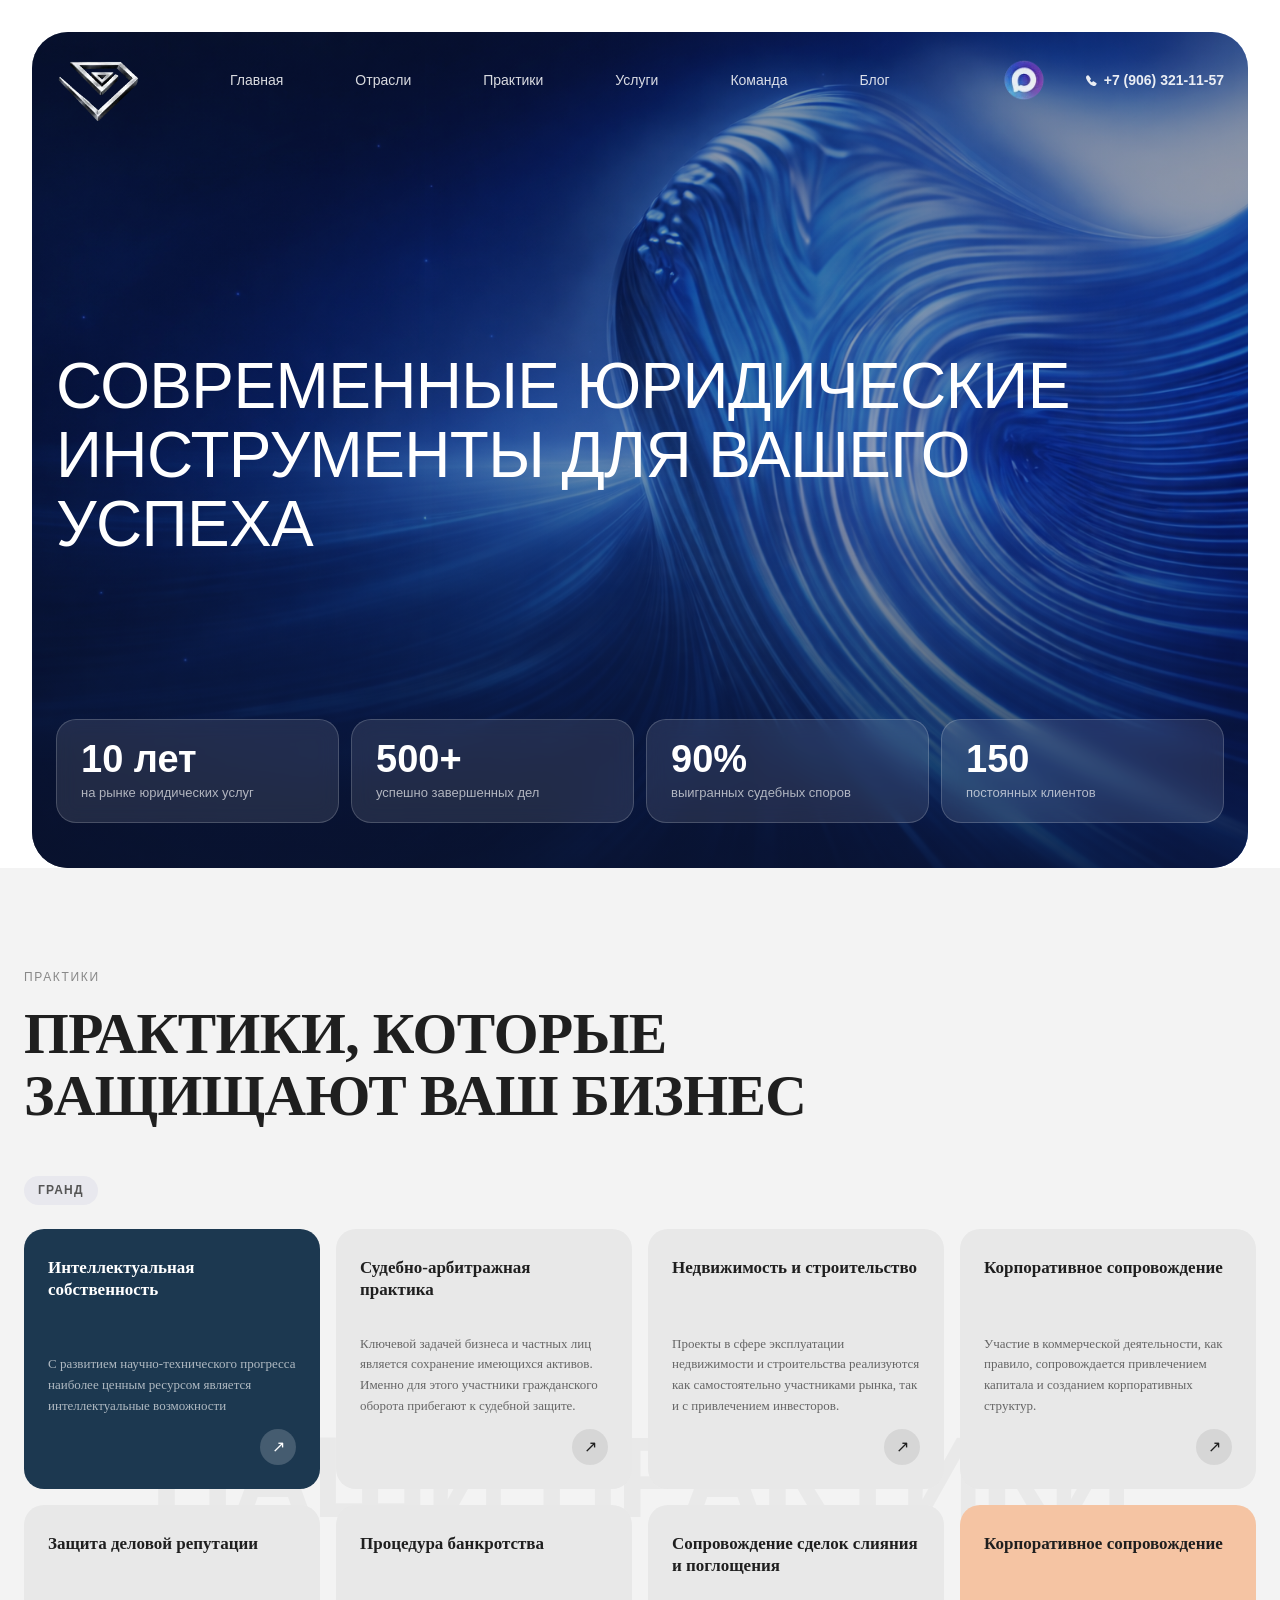
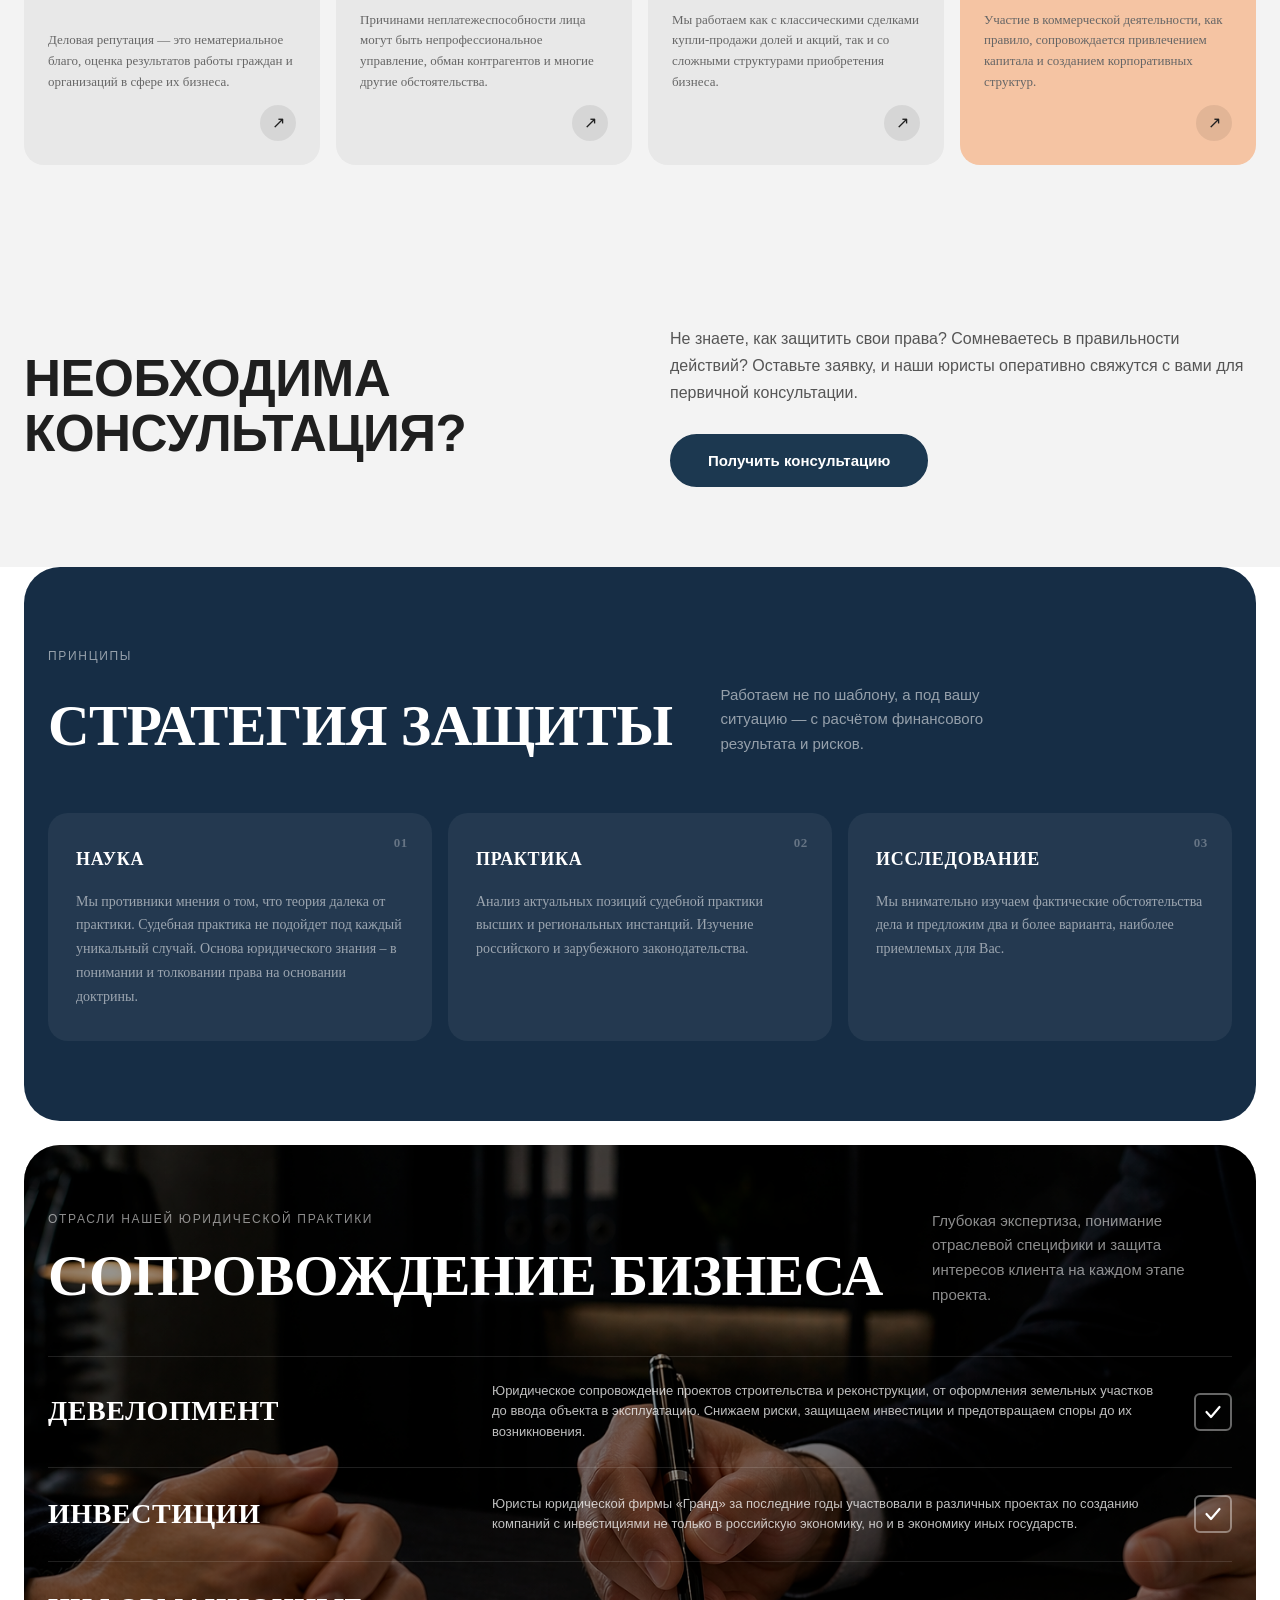
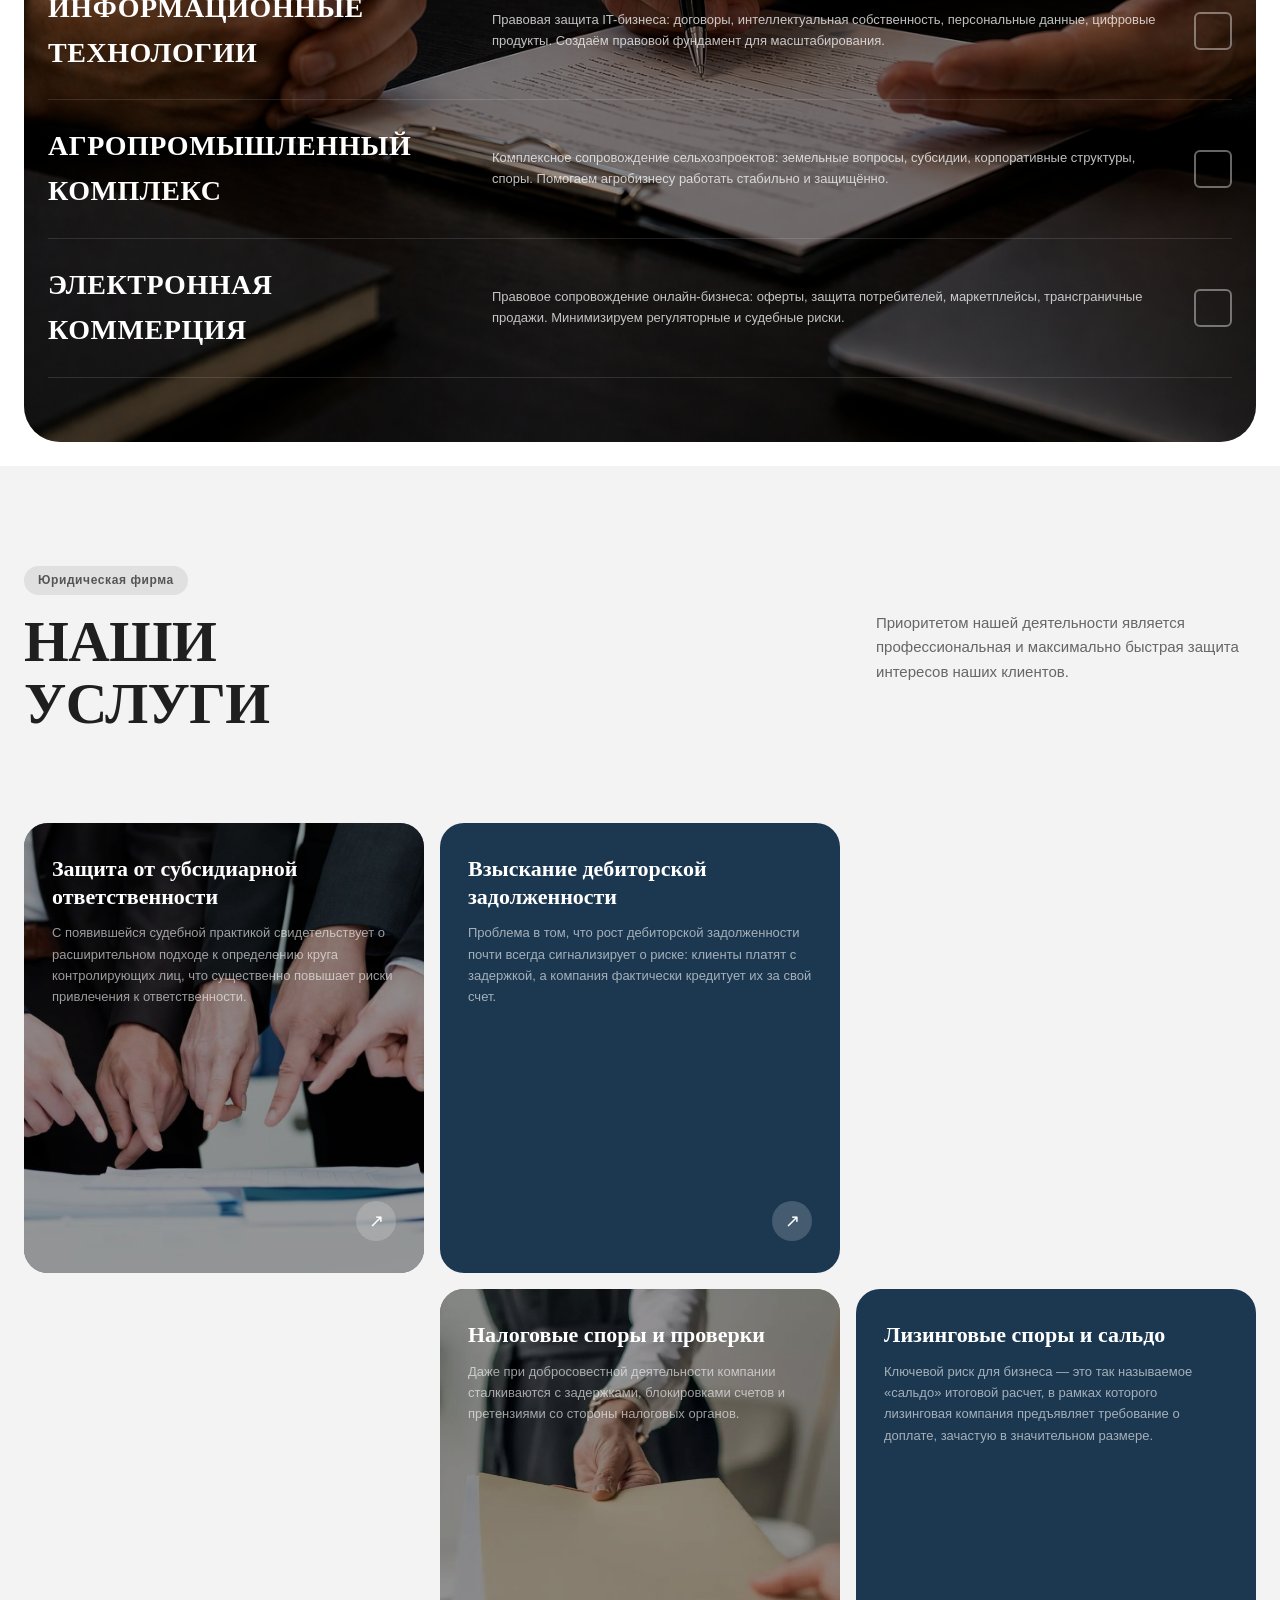
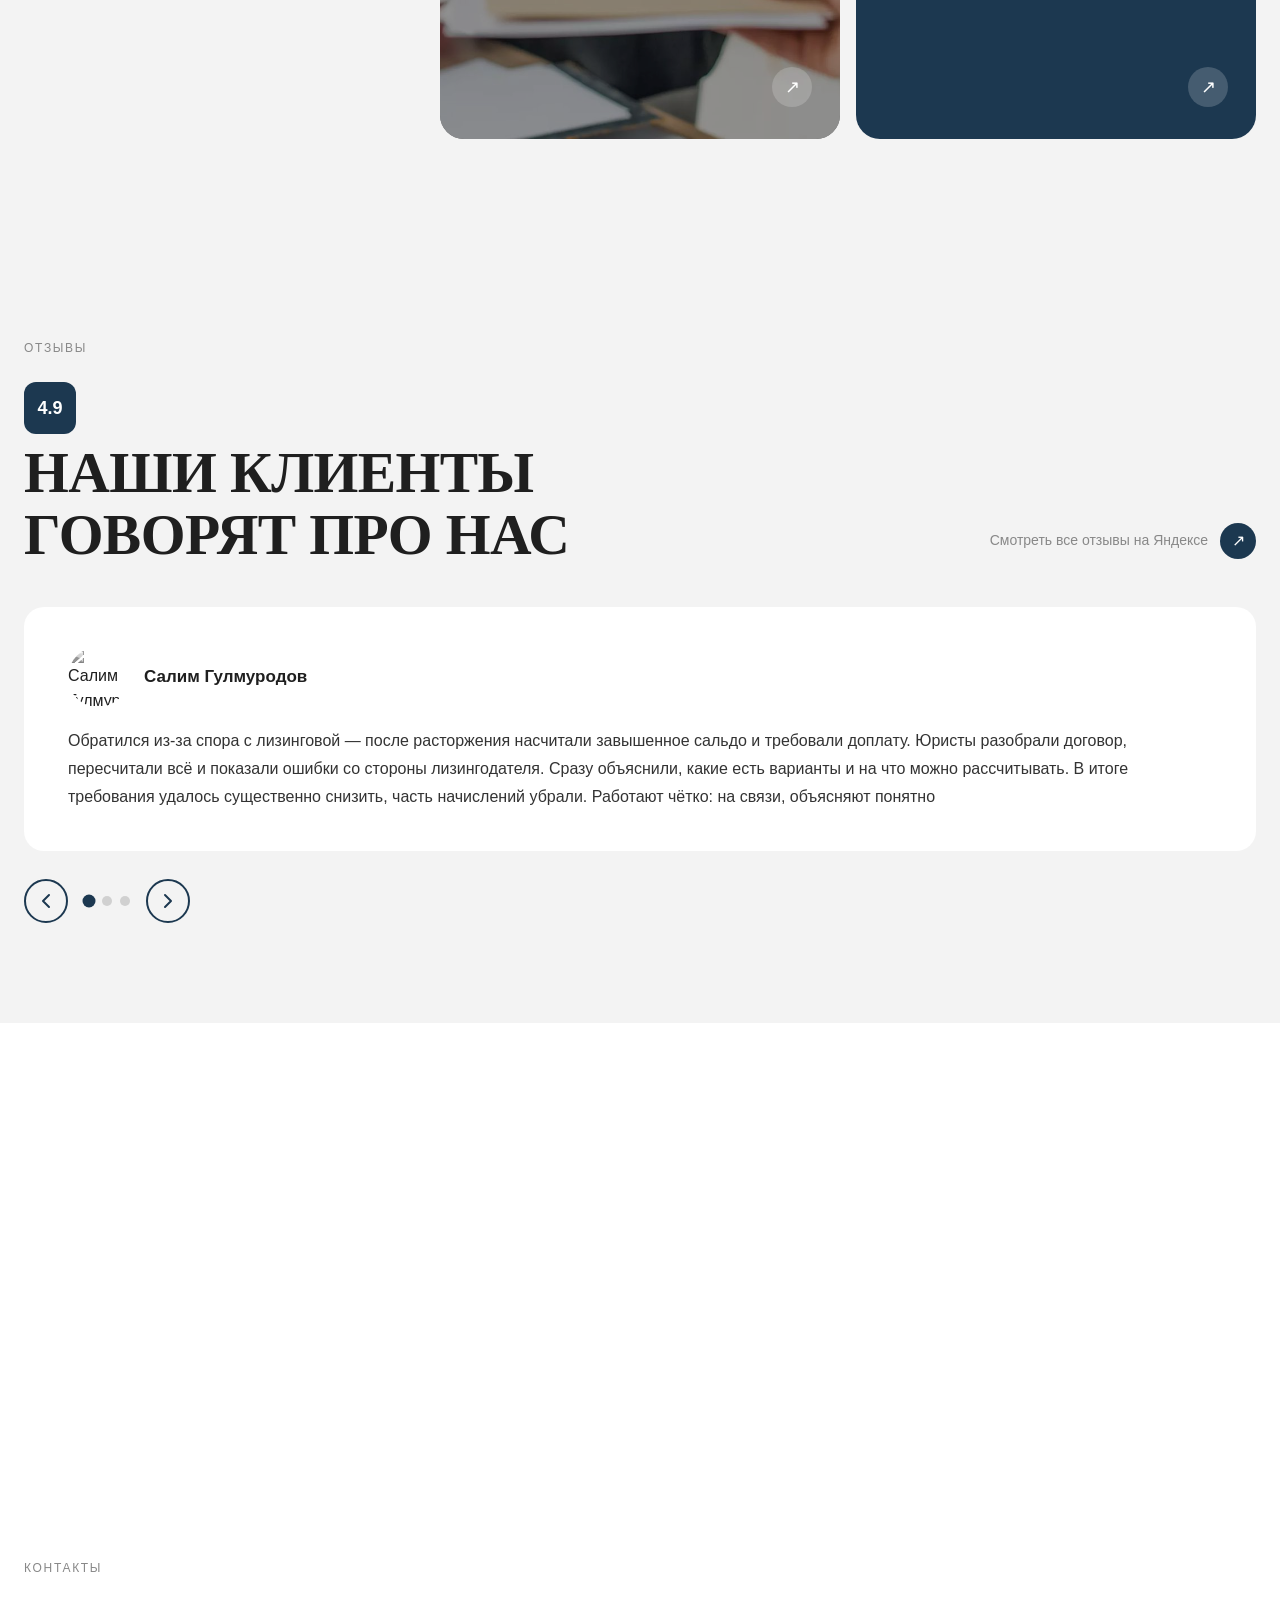
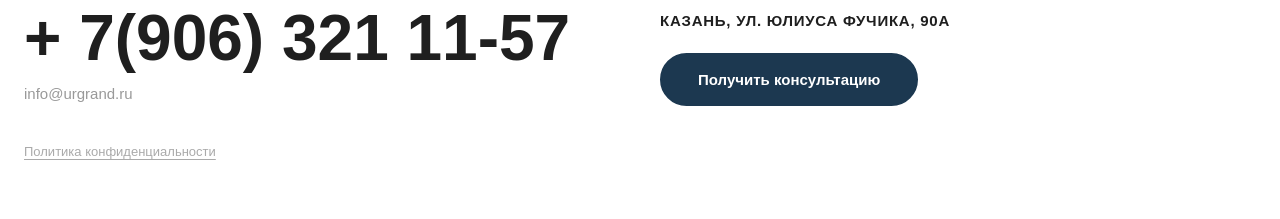
==== commit fa30ad2a: "changed unicode symbols to svg" ====
--- a/index.html
+++ b/index.html
@@ -79,6 +79,15 @@
     <a href="#team" class="mobile-menu__link">Команда</a>
     <a href="#blog" class="mobile-menu__link">Блог</a>
   </nav>
+  <div class="mobile-menu__footer">
+    <a href="" target="_blank" rel="noopener" class="mobile-menu__max" aria-label="Перейти в Max">
+      <img src="Images/max.webp" alt="Max" width="72" height="72">
+    </a>
+    <a href="tel:+79063211157" class="mobile-menu__phone">
+      <svg class="header__phone-icon" width="16" height="16" viewBox="0 0 16 16" fill="none"><path d="M14.5 11.5c0 .3-.1.6-.2.9-.1.3-.3.6-.5.8-.4.4-.8.6-1.3.7-.5.1-1 .1-1.5-.1-.9-.3-1.8-.8-2.6-1.4C7.5 11.5 6.5 10.4 5.6 9.2c-.6-.8-1.1-1.7-1.4-2.6-.2-.5-.2-1-.1-1.5.1-.5.3-.9.7-1.3.3-.3.7-.5 1.1-.5.2 0 .4 0 .5.1.2.1.4.2.5.4l1.7 2.4c.2.2.3.4.3.6 0 .2-.1.4-.2.6L8 8.1c0 .1-.1.2-.1.2 0 .1 0 .2.1.2.2.3.4.6.7.9.3.3.6.6.9.8.1.1.2.1.3.1.1 0 .2-.1.2-.1l.6-.7c.2-.2.3-.3.6-.3.2 0 .4.1.6.2l2.4 1.7c.2.1.4.3.4.5 0 .1.1.2.1.4z" fill="currentColor"/></svg>
+      +7 (906) 321-11-57
+    </a>
+  </div>
 </div>
 
 <!-- ===================== HERO ===================== -->
@@ -242,27 +251,27 @@
         <div class="industry-row t-animate" data-animate-style="fadeinup" data-animate-duration="2" data-animate-distance="10">
           <h3 class="industry-row__name">Девелопмент</h3>
           <p class="industry-row__text">Юридическое сопровождение проектов строительства и реконструкции, от оформления земельных участков до ввода объекта в эксплуатацию. Снижаем риски, защищаем инвестиции и предотвращаем споры до их возникновения.</p>
-          <span class="industry-checkmark" aria-hidden="true">✓</span>
+          <span class="industry-checkmark" aria-hidden="true"><svg width="18" height="18" viewBox="0 0 18 18" fill="none" aria-hidden="true"><polyline points="2.5,9 7,14 15.5,4" stroke="currentColor" stroke-width="2.2" stroke-linecap="round" stroke-linejoin="round"/></svg></span>
         </div>
         <div class="industry-row t-animate" data-animate-style="fadeinup" data-animate-duration="2" data-animate-distance="10" data-animate-delay="0.1">
           <h3 class="industry-row__name">Инвестиции</h3>
           <p class="industry-row__text">Юристы юридической фирмы «Гранд» за последние годы участвовали в различных проектах по созданию компаний с инвестициями не только в российскую экономику, но и в экономику иных государств.</p>
-          <span class="industry-checkmark" aria-hidden="true">✓</span>
+          <span class="industry-checkmark" aria-hidden="true"><svg width="18" height="18" viewBox="0 0 18 18" fill="none" aria-hidden="true"><polyline points="2.5,9 7,14 15.5,4" stroke="currentColor" stroke-width="2.2" stroke-linecap="round" stroke-linejoin="round"/></svg></span>
         </div>
         <div class="industry-row t-animate" data-animate-style="fadeinup" data-animate-duration="2" data-animate-distance="10" data-animate-delay="0.2">
           <h3 class="industry-row__name">Информационные технологии</h3>
           <p class="industry-row__text">Правовая защита IT-бизнеса: договоры, интеллектуальная собственность, персональные данные, цифровые продукты. Создаём правовой фундамент для масштабирования.</p>
-          <span class="industry-checkmark" aria-hidden="true">✓</span>
+          <span class="industry-checkmark" aria-hidden="true"><svg width="18" height="18" viewBox="0 0 18 18" fill="none" aria-hidden="true"><polyline points="2.5,9 7,14 15.5,4" stroke="currentColor" stroke-width="2.2" stroke-linecap="round" stroke-linejoin="round"/></svg></span>
         </div>
         <div class="industry-row t-animate" data-animate-style="fadeinup" data-animate-duration="2" data-animate-distance="10" data-animate-delay="0.3">
           <h3 class="industry-row__name">Агропромышленный комплекс</h3>
           <p class="industry-row__text">Комплексное сопровождение сельхозпроектов: земельные вопросы, субсидии, корпоративные структуры, споры. Помогаем агробизнесу работать стабильно и защищённо.</p>
-          <span class="industry-checkmark" aria-hidden="true">✓</span>
+          <span class="industry-checkmark" aria-hidden="true"><svg width="18" height="18" viewBox="0 0 18 18" fill="none" aria-hidden="true"><polyline points="2.5,9 7,14 15.5,4" stroke="currentColor" stroke-width="2.2" stroke-linecap="round" stroke-linejoin="round"/></svg></span>
         </div>
         <div class="industry-row t-animate" data-animate-style="fadeinup" data-animate-duration="2" data-animate-distance="10" data-animate-delay="0.4">
           <h3 class="industry-row__name">Электронная коммерция</h3>
           <p class="industry-row__text">Правовое сопровождение онлайн-бизнеса: оферты, защита потребителей, маркетплейсы, трансграничные продажи. Минимизируем регуляторные и судебные риски.</p>
-          <span class="industry-checkmark" aria-hidden="true">✓</span>
+          <span class="industry-checkmark" aria-hidden="true"><svg width="18" height="18" viewBox="0 0 18 18" fill="none" aria-hidden="true"><polyline points="2.5,9 7,14 15.5,4" stroke="currentColor" stroke-width="2.2" stroke-linecap="round" stroke-linejoin="round"/></svg></span>
         </div>
       </div>
     </div>
@@ -362,13 +371,13 @@
         </div>
       </div>
       <div class="reviews__controls">
-        <button class="reviews__arrow" id="rev-prev" aria-label="Предыдущий">←</button>
+        <button class="reviews__arrow" id="rev-prev" aria-label="Предыдущий"><svg width="20" height="20" viewBox="0 0 20 20" fill="none" aria-hidden="true"><polyline points="13,4 7,10 13,16" stroke="currentColor" stroke-width="2" stroke-linecap="round" stroke-linejoin="round"/></svg></button>
         <div class="reviews__dots" id="rev-dots">
           <button class="reviews__dot active" data-idx="0"></button>
           <button class="reviews__dot" data-idx="1"></button>
           <button class="reviews__dot" data-idx="2"></button>
         </div>
-        <button class="reviews__arrow" id="rev-next" aria-label="Следующий">→</button>
+        <button class="reviews__arrow" id="rev-next" aria-label="Следующий"><svg width="20" height="20" viewBox="0 0 20 20" fill="none" aria-hidden="true"><polyline points="7,4 13,10 7,16" stroke="currentColor" stroke-width="2" stroke-linecap="round" stroke-linejoin="round"/></svg></button>
       </div>
     </div>
   </div>
@@ -404,7 +413,7 @@
 <!-- ===================== POPUP FORM ===================== -->
 <div class="popup-overlay" id="popup-form" role="dialog" aria-modal="true" aria-label="Форма обратной связи">
   <div class="popup-form">
-    <button class="popup-close" id="close-form" aria-label="Закрыть">✕</button>
+    <button class="popup-close" id="close-form" aria-label="Закрыть"><svg width="16" height="16" viewBox="0 0 16 16" fill="none" aria-hidden="true"><line x1="2" y1="2" x2="14" y2="14" stroke="currentColor" stroke-width="2" stroke-linecap="round"/><line x1="14" y1="2" x2="2" y2="14" stroke="currentColor" stroke-width="2" stroke-linecap="round"/></svg></button>
     <h2 class="popup-form__title">Получить консультацию</h2>
     <p class="popup-form__sub">Оставьте заявку — свяжемся в течение 15 минут</p>
     <form class="form" id="consultation-form" novalidate>
@@ -420,7 +429,7 @@
 <!-- ===================== POPUP SERVICES ===================== -->
 <div class="popup-overlay" id="popup-usligi" role="dialog" aria-modal="true" aria-label="Полировка кузова">
   <div class="popup-usligi">
-    <button class="popup-close popup-close--purple" id="close-usligi" aria-label="Закрыть">✕</button>
+    <button class="popup-close popup-close--purple" id="close-usligi" aria-label="Закрыть"><svg width="16" height="16" viewBox="0 0 16 16" fill="none" aria-hidden="true"><line x1="2" y1="2" x2="14" y2="14" stroke="currentColor" stroke-width="2" stroke-linecap="round"/><line x1="14" y1="2" x2="2" y2="14" stroke="currentColor" stroke-width="2" stroke-linecap="round"/></svg></button>
     <div class="t-slds">
       <div class="t-slds__track" id="usligi-track">
         <div class="t-slds__slide">
@@ -448,8 +457,8 @@
           </div>
         </div>
       </div>
-      <button class="t-slds__arrow t-slds__arrow--prev" id="usligi-prev" aria-label="Назад">←</button>
-      <button class="t-slds__arrow t-slds__arrow--next" id="usligi-next" aria-label="Вперёд">→</button>
+      <button class="t-slds__arrow t-slds__arrow--prev" id="usligi-prev" aria-label="Назад"><svg width="20" height="20" viewBox="0 0 20 20" fill="none" aria-hidden="true"><polyline points="13,4 7,10 13,16" stroke="currentColor" stroke-width="2" stroke-linecap="round" stroke-linejoin="round"/></svg></button>
+      <button class="t-slds__arrow t-slds__arrow--next" id="usligi-next" aria-label="Вперёд"><svg width="20" height="20" viewBox="0 0 20 20" fill="none" aria-hidden="true"><polyline points="7,4 13,10 7,16" stroke="currentColor" stroke-width="2" stroke-linecap="round" stroke-linejoin="round"/></svg></button>
     </div>
   </div>
 </div>
--- a/css/main.css
+++ b/css/main.css
@@ -323,6 +323,36 @@
   color: #fff;
   background: rgba(255, 255, 255, 0.10);
 }
+.mobile-menu__footer {
+  position: absolute;
+  bottom: 36px;
+  left: 0;
+  right: 0;
+  display: flex;
+  align-items: center;
+  justify-content: center;
+  gap: 20px;
+  padding: 0 24px;
+}
+.mobile-menu__max {
+  display: flex;
+  align-items: center;
+  opacity: 0.85;
+  transition: opacity 0.2s;
+}
+.mobile-menu__max:hover { opacity: 1; }
+.mobile-menu__phone {
+  display: flex;
+  align-items: center;
+  gap: 8px;
+  font-size: 16px;
+  font-weight: 600;
+  color: rgba(255, 255, 255, 0.85);
+  text-decoration: none;
+  transition: color 0.2s;
+  white-space: nowrap;
+}
+.mobile-menu__phone:hover { color: #fff; }
 
 /* ============================================================
    HERO — rounded block (like strategy)
@@ -1126,8 +1156,8 @@
   .hero__content { padding-top: 320px; }
   .header { top: 12px; width: calc(100% - 24px); }
   .header__nav { display: none; } /* mobile-menu handles the overlay */
+  .header__right { display: none; }
   .burger { display: flex; }
-  .header__right { gap: 8px; }
   .hero__stat { min-width: 130px; }
   .practices__grid { grid-template-columns: repeat(2, 1fr); }
   .practices__watermark { display: none; }
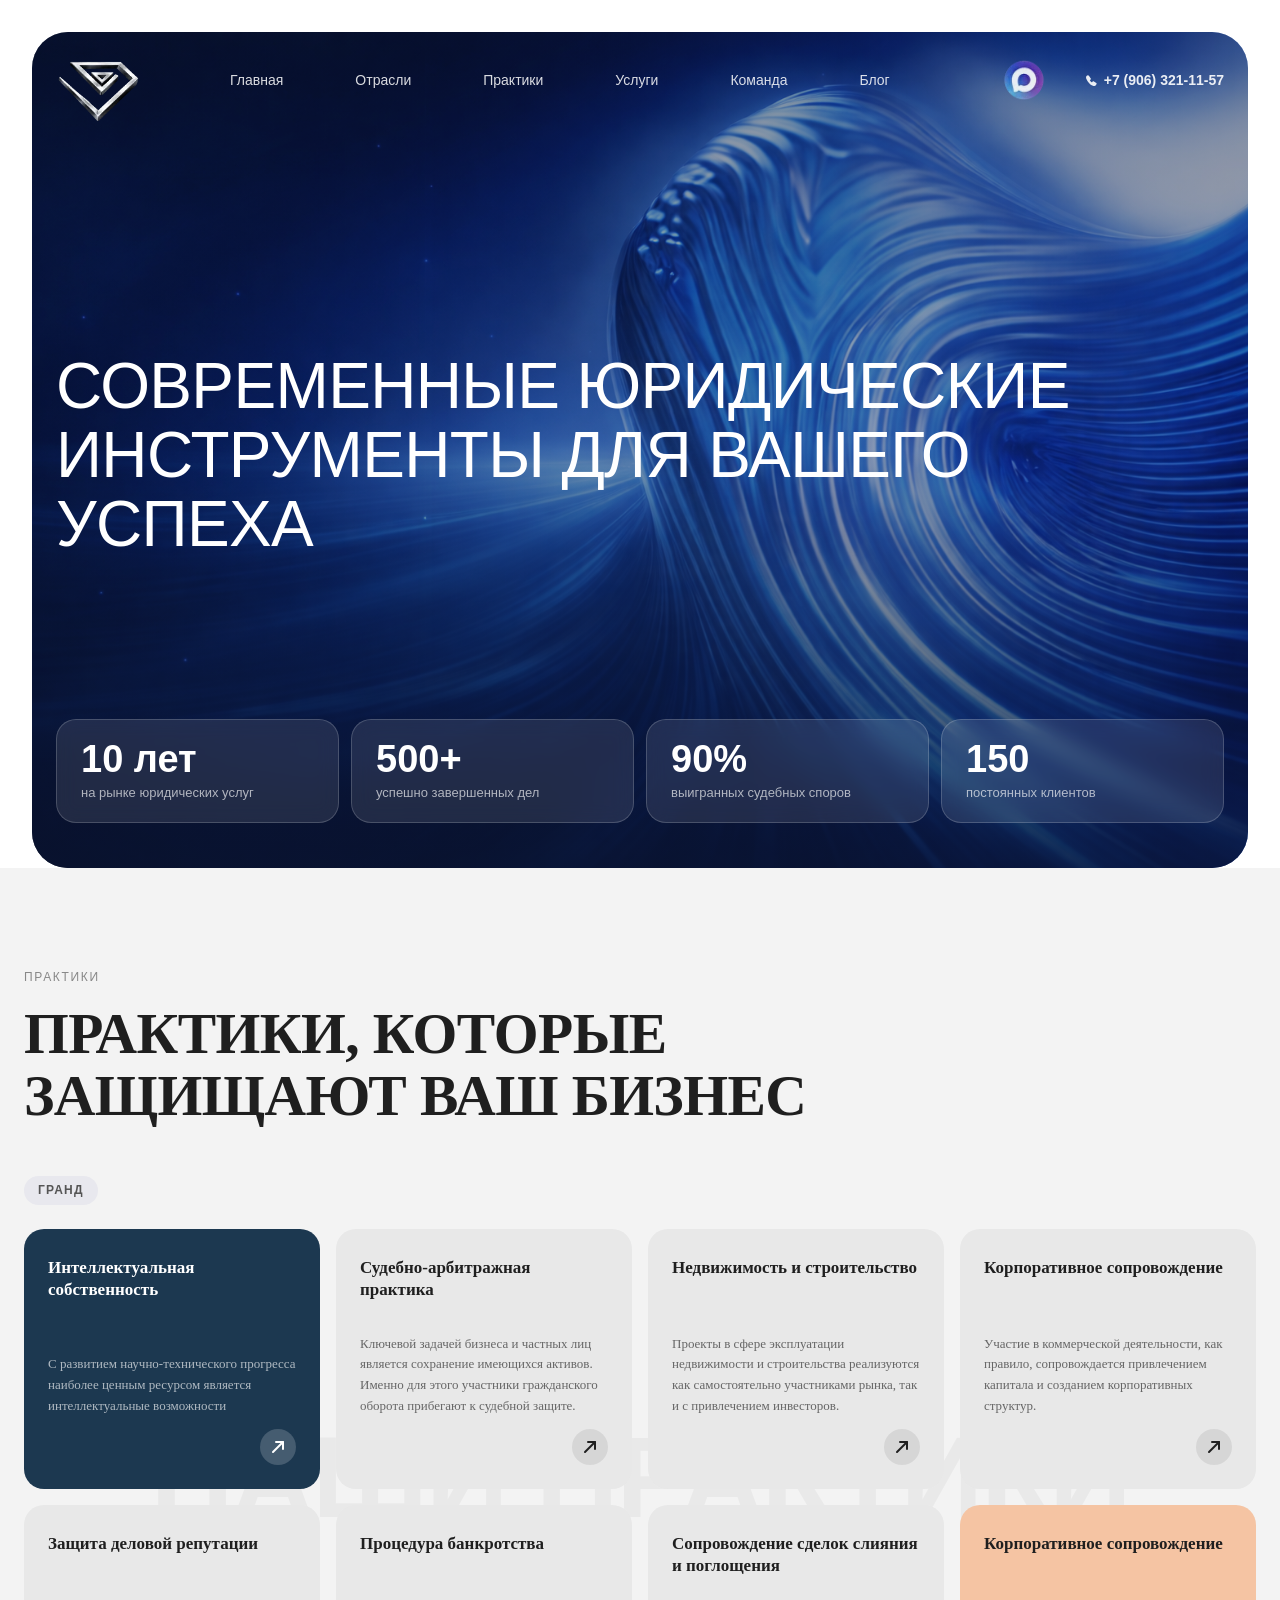
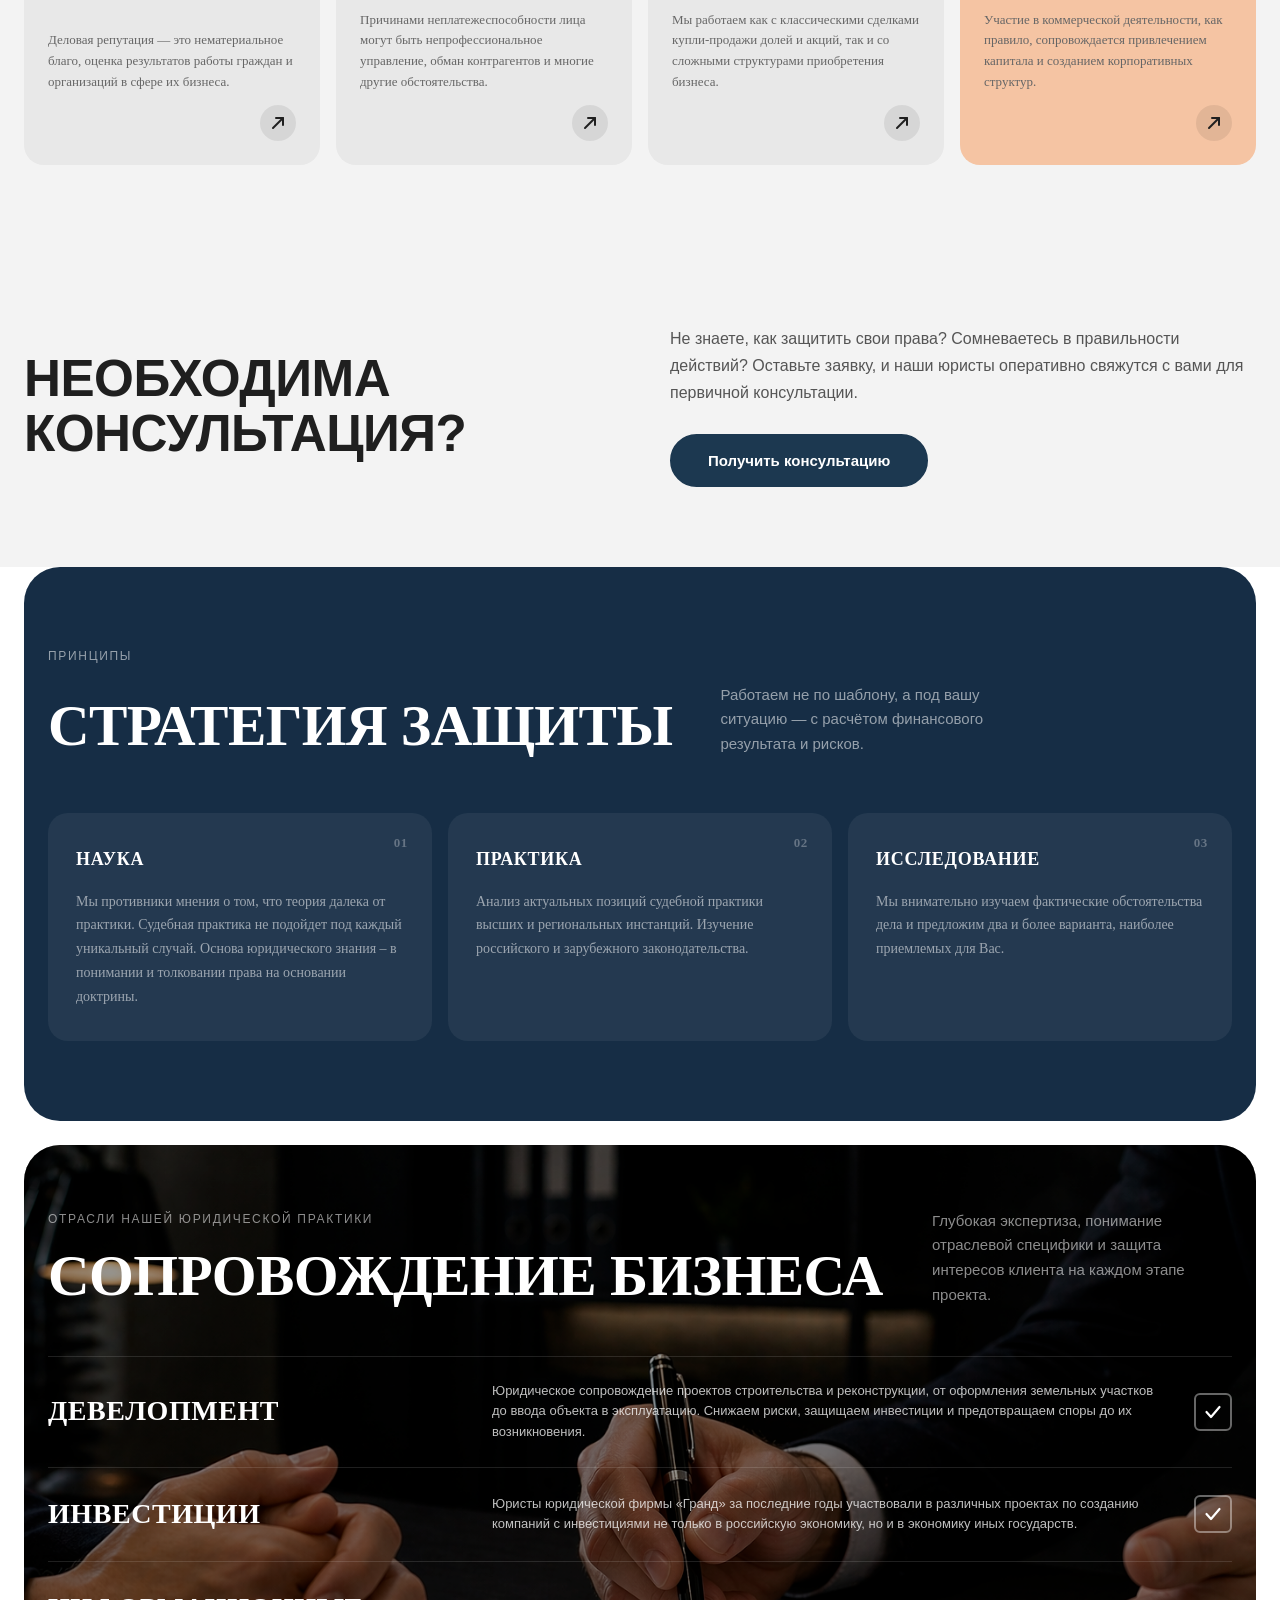
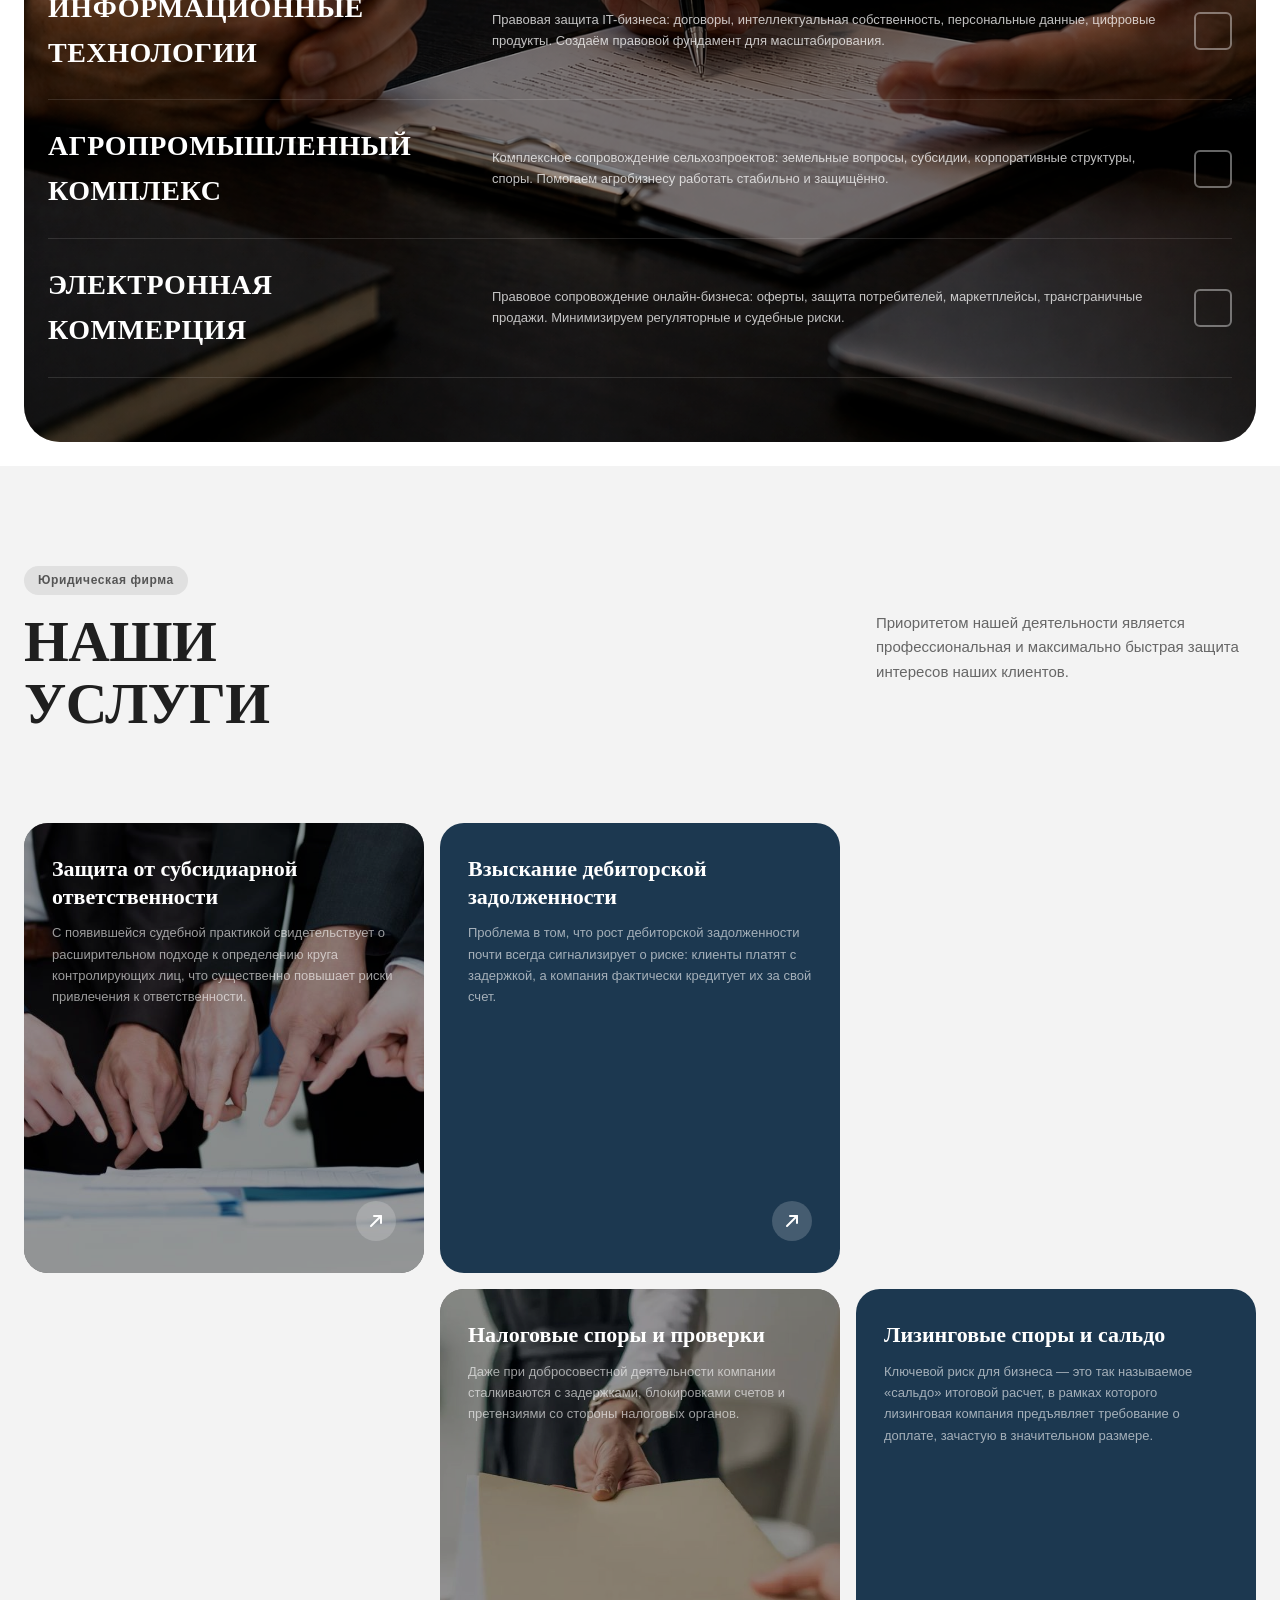
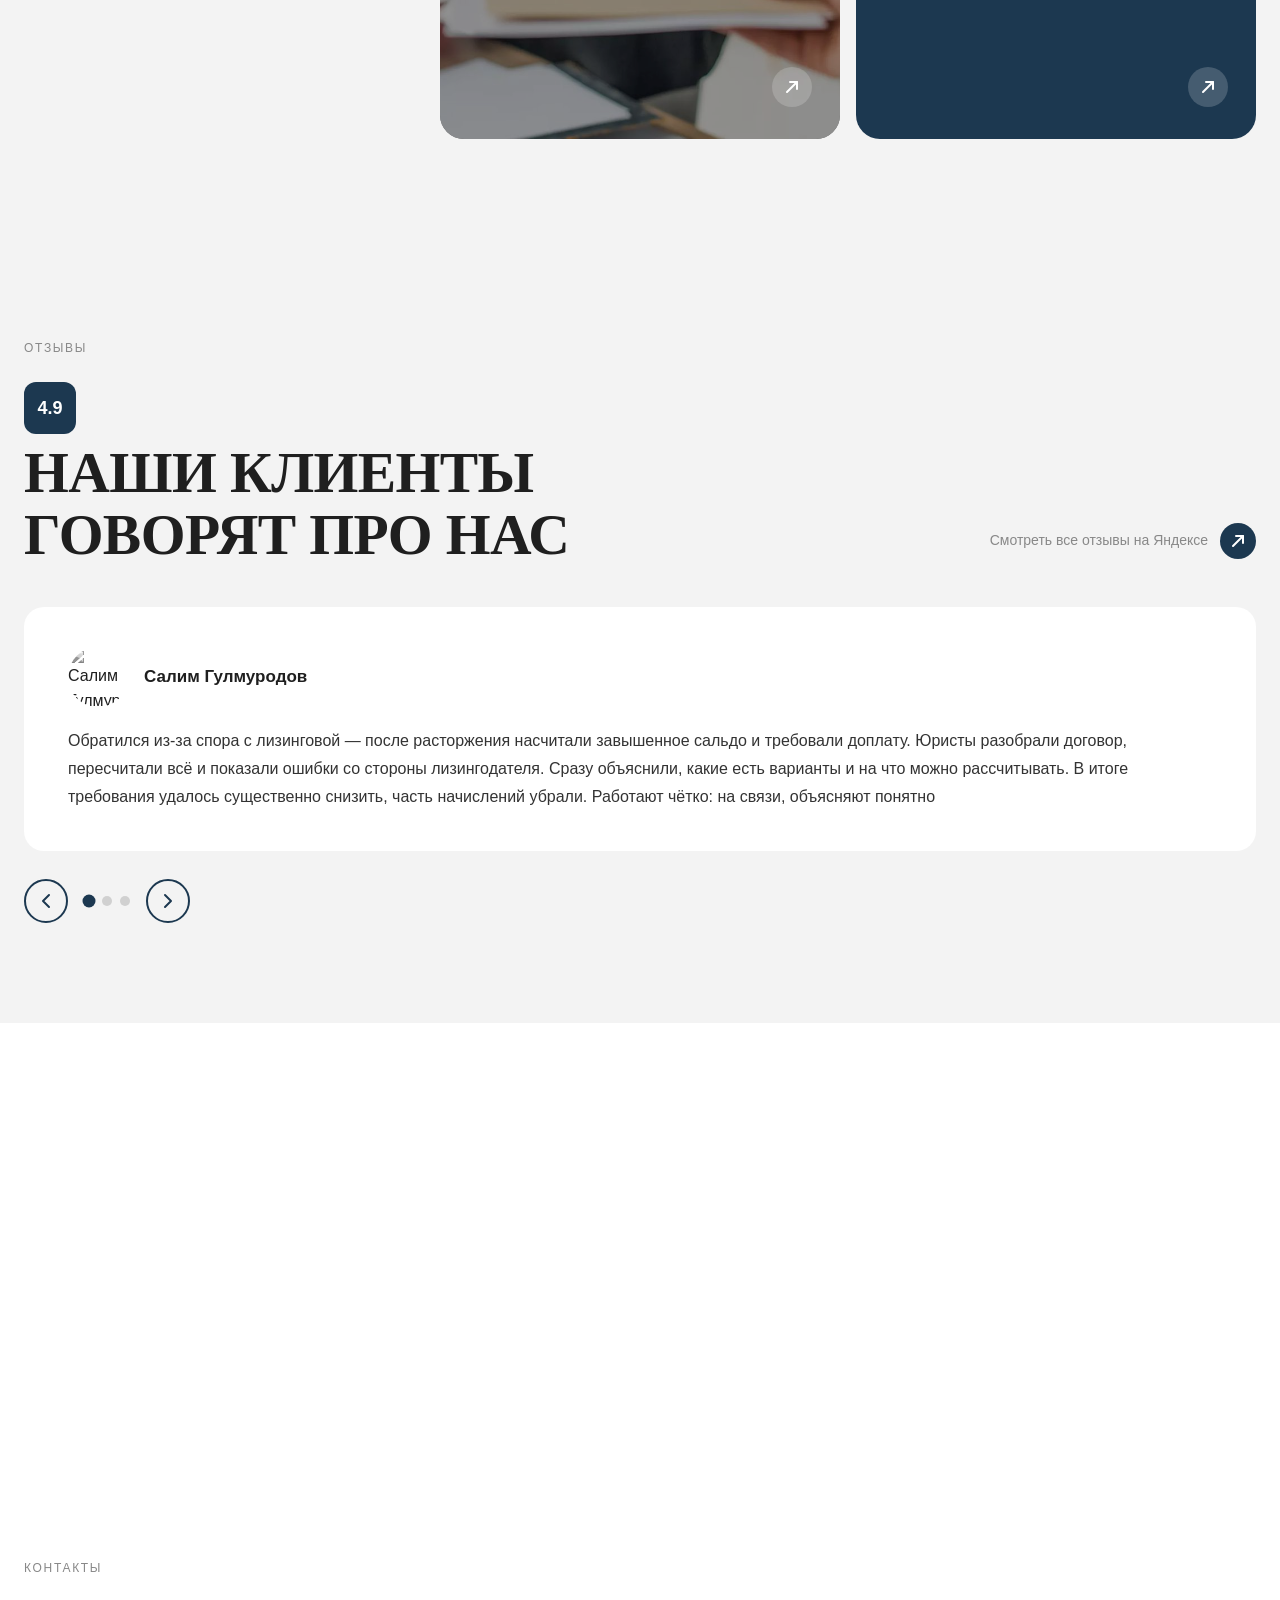
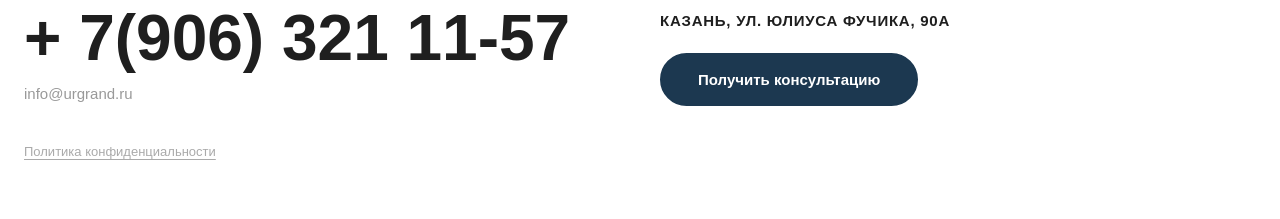
==== commit 859ea823: "unicode to svg" ====
--- a/index.html
+++ b/index.html
@@ -144,43 +144,43 @@
         <div class="pcard pcard--dark t-animate" data-animate-style="fadeinup" data-animate-duration="2" data-animate-distance="10">
           <h3 class="pcard__title">Интеллектуальная собственность</h3>
           <p class="pcard__text">С развитием научно-технического прогресса наиболее ценным ресурсом является интеллектуальные возможности</p>
-          <button class="pcard__btn" data-popup="usligi" aria-label="Подробнее">↗</button>
+          <button class="pcard__btn" data-popup="usligi" aria-label="Подробнее"><svg width="16" height="16" viewBox="0 0 16 16" fill="none" aria-hidden="true"><line x1="3" y1="13" x2="13" y2="3" stroke="currentColor" stroke-width="2" stroke-linecap="round"/><polyline points="6,3 13,3 13,10" stroke="currentColor" stroke-width="2" stroke-linecap="round" stroke-linejoin="round"/></svg></button>
         </div>
         <div class="pcard t-animate" data-animate-style="fadeinup" data-animate-duration="2" data-animate-distance="10" data-animate-delay="0.1">
           <h3 class="pcard__title">Судебно-арбитражная практика</h3>
           <p class="pcard__text">Ключевой задачей бизнеса и частных лиц является сохранение имеющихся активов. Именно для этого участники гражданского оборота прибегают к судебной защите.</p>
-          <button class="pcard__btn" data-popup="usligi" aria-label="Подробнее">↗</button>
+          <button class="pcard__btn" data-popup="usligi" aria-label="Подробнее"><svg width="16" height="16" viewBox="0 0 16 16" fill="none" aria-hidden="true"><line x1="3" y1="13" x2="13" y2="3" stroke="currentColor" stroke-width="2" stroke-linecap="round"/><polyline points="6,3 13,3 13,10" stroke="currentColor" stroke-width="2" stroke-linecap="round" stroke-linejoin="round"/></svg></button>
         </div>
         <div class="pcard t-animate" data-animate-style="fadeinup" data-animate-duration="2" data-animate-distance="10" data-animate-delay="0.2">
           <h3 class="pcard__title">Недвижимость и строительство</h3>
           <p class="pcard__text">Проекты в сфере эксплуатации недвижимости и строительства реализуются как самостоятельно участниками рынка, так и с привлечением инвесторов.</p>
-          <button class="pcard__btn" data-popup="usligi" aria-label="Подробнее">↗</button>
+          <button class="pcard__btn" data-popup="usligi" aria-label="Подробнее"><svg width="16" height="16" viewBox="0 0 16 16" fill="none" aria-hidden="true"><line x1="3" y1="13" x2="13" y2="3" stroke="currentColor" stroke-width="2" stroke-linecap="round"/><polyline points="6,3 13,3 13,10" stroke="currentColor" stroke-width="2" stroke-linecap="round" stroke-linejoin="round"/></svg></button>
         </div>
         <div class="pcard t-animate" data-animate-style="fadeinup" data-animate-duration="2" data-animate-distance="10" data-animate-delay="0.3">
           <h3 class="pcard__title">Корпоративное сопровождение</h3>
           <p class="pcard__text">Участие в коммерческой деятельности, как правило, сопровождается привлечением капитала и созданием корпоративных структур.</p>
-          <button class="pcard__btn" data-popup="usligi" aria-label="Подробнее">↗</button>
+          <button class="pcard__btn" data-popup="usligi" aria-label="Подробнее"><svg width="16" height="16" viewBox="0 0 16 16" fill="none" aria-hidden="true"><line x1="3" y1="13" x2="13" y2="3" stroke="currentColor" stroke-width="2" stroke-linecap="round"/><polyline points="6,3 13,3 13,10" stroke="currentColor" stroke-width="2" stroke-linecap="round" stroke-linejoin="round"/></svg></button>
         </div>
         <!-- Row 2 -->
         <div class="pcard t-animate" data-animate-style="fadeinup" data-animate-duration="2" data-animate-distance="10">
           <h3 class="pcard__title">Защита деловой репутации</h3>
           <p class="pcard__text">Деловая репутация — это нематериальное благо, оценка результатов работы граждан и организаций в сфере их бизнеса.</p>
-          <button class="pcard__btn" data-popup="usligi" aria-label="Подробнее">↗</button>
+          <button class="pcard__btn" data-popup="usligi" aria-label="Подробнее"><svg width="16" height="16" viewBox="0 0 16 16" fill="none" aria-hidden="true"><line x1="3" y1="13" x2="13" y2="3" stroke="currentColor" stroke-width="2" stroke-linecap="round"/><polyline points="6,3 13,3 13,10" stroke="currentColor" stroke-width="2" stroke-linecap="round" stroke-linejoin="round"/></svg></button>
         </div>
         <div class="pcard t-animate" data-animate-style="fadeinup" data-animate-duration="2" data-animate-distance="10" data-animate-delay="0.1">
           <h3 class="pcard__title">Процедура банкротства</h3>
           <p class="pcard__text">Причинами неплатежеспособности лица могут быть непрофессиональное управление, обман контрагентов и многие другие обстоятельства.</p>
-          <button class="pcard__btn" data-popup="usligi" aria-label="Подробнее">↗</button>
+          <button class="pcard__btn" data-popup="usligi" aria-label="Подробнее"><svg width="16" height="16" viewBox="0 0 16 16" fill="none" aria-hidden="true"><line x1="3" y1="13" x2="13" y2="3" stroke="currentColor" stroke-width="2" stroke-linecap="round"/><polyline points="6,3 13,3 13,10" stroke="currentColor" stroke-width="2" stroke-linecap="round" stroke-linejoin="round"/></svg></button>
         </div>
         <div class="pcard t-animate" data-animate-style="fadeinup" data-animate-duration="2" data-animate-distance="10" data-animate-delay="0.2">
           <h3 class="pcard__title">Сопровождение сделок слияния и поглощения</h3>
           <p class="pcard__text">Мы работаем как с классическими сделками купли-продажи долей и акций, так и со сложными структурами приобретения бизнеса.</p>
-          <button class="pcard__btn" data-popup="usligi" aria-label="Подробнее">↗</button>
+          <button class="pcard__btn" data-popup="usligi" aria-label="Подробнее"><svg width="16" height="16" viewBox="0 0 16 16" fill="none" aria-hidden="true"><line x1="3" y1="13" x2="13" y2="3" stroke="currentColor" stroke-width="2" stroke-linecap="round"/><polyline points="6,3 13,3 13,10" stroke="currentColor" stroke-width="2" stroke-linecap="round" stroke-linejoin="round"/></svg></button>
         </div>
         <div class="pcard pcard--accent t-animate" data-animate-style="fadeinup" data-animate-duration="2" data-animate-distance="10" data-animate-delay="0.3">
           <h3 class="pcard__title">Корпоративное сопровождение</h3>
           <p class="pcard__text">Участие в коммерческой деятельности, как правило, сопровождается привлечением капитала и созданием корпоративных структур.</p>
-          <button class="pcard__btn" data-popup="usligi" aria-label="Подробнее">↗</button>
+          <button class="pcard__btn" data-popup="usligi" aria-label="Подробнее"><svg width="16" height="16" viewBox="0 0 16 16" fill="none" aria-hidden="true"><line x1="3" y1="13" x2="13" y2="3" stroke="currentColor" stroke-width="2" stroke-linecap="round"/><polyline points="6,3 13,3 13,10" stroke="currentColor" stroke-width="2" stroke-linecap="round" stroke-linejoin="round"/></svg></button>
         </div>
       </div>
     </div>
@@ -299,14 +299,14 @@
         <div class="scard__body">
           <h3 class="scard__title">Защита от субсидиарной ответственности</h3>
           <p class="scard__text">С появившейся судебной практикой свидетельствует о расширительном подходе к определению круга контролирующих лиц, что существенно повышает риски привлечения к ответственности.</p>
-          <button class="scard__btn" data-popup="usligi" aria-label="Полировка кузова">↗</button>
+          <button class="scard__btn" data-popup="usligi" aria-label="Полировка кузова"><svg width="16" height="16" viewBox="0 0 16 16" fill="none" aria-hidden="true"><line x1="3" y1="13" x2="13" y2="3" stroke="currentColor" stroke-width="2" stroke-linecap="round"/><polyline points="6,3 13,3 13,10" stroke="currentColor" stroke-width="2" stroke-linecap="round" stroke-linejoin="round"/></svg></button>
         </div>
       </div>
       <div class="scard scard--dark t-animate" data-animate-style="fadeinup" data-animate-duration="2" data-animate-distance="10" data-animate-delay="0.2">
         <div class="scard__body">
           <h3 class="scard__title">Взыскание дебиторской задолженности</h3>
           <p class="scard__text">Проблема в том, что рост дебиторской задолженности почти всегда сигнализирует о риске: клиенты платят с задержкой, а компания фактически кредитует их за свой счет.</p>
-          <button class="scard__btn" data-popup="usligi" aria-label="Полировка кузова">↗</button>
+          <button class="scard__btn" data-popup="usligi" aria-label="Полировка кузова"><svg width="16" height="16" viewBox="0 0 16 16" fill="none" aria-hidden="true"><line x1="3" y1="13" x2="13" y2="3" stroke="currentColor" stroke-width="2" stroke-linecap="round"/><polyline points="6,3 13,3 13,10" stroke="currentColor" stroke-width="2" stroke-linecap="round" stroke-linejoin="round"/></svg></button>
         </div>
       </div>
       <div class="scard scard--photo t-animate" data-animate-style="fadeinup" data-animate-duration="2" data-animate-distance="10" data-animate-delay="0.2">
@@ -316,14 +316,14 @@
         <div class="scard__body">
           <h3 class="scard__title">Налоговые споры и проверки</h3>
           <p class="scard__text">Даже при добросовестной деятельности компании сталкиваются с задержками, блокировками счетов и претензиями со стороны налоговых органов.</p>
-          <button class="scard__btn" data-popup="usligi" aria-label="Полировка кузова">↗</button>
+          <button class="scard__btn" data-popup="usligi" aria-label="Полировка кузова"><svg width="16" height="16" viewBox="0 0 16 16" fill="none" aria-hidden="true"><line x1="3" y1="13" x2="13" y2="3" stroke="currentColor" stroke-width="2" stroke-linecap="round"/><polyline points="6,3 13,3 13,10" stroke="currentColor" stroke-width="2" stroke-linecap="round" stroke-linejoin="round"/></svg></button>
         </div>
       </div>
       <div class="scard scard--dark t-animate" data-animate-style="fadeinup" data-animate-duration="2" data-animate-distance="10" data-animate-delay="0.4">
         <div class="scard__body">
           <h3 class="scard__title">Лизинговые споры и сальдо</h3>
           <p class="scard__text">Ключевой риск для бизнеса — это так называемое «сальдо» итоговой расчет, в рамках которого лизинговая компания предъявляет требование о доплате, зачастую в значительном размере.</p>
-          <button class="scard__btn" data-popup="usligi" aria-label="Полировка кузова">↗</button>
+          <button class="scard__btn" data-popup="usligi" aria-label="Полировка кузова"><svg width="16" height="16" viewBox="0 0 16 16" fill="none" aria-hidden="true"><line x1="3" y1="13" x2="13" y2="3" stroke="currentColor" stroke-width="2" stroke-linecap="round"/><polyline points="6,3 13,3 13,10" stroke="currentColor" stroke-width="2" stroke-linecap="round" stroke-linejoin="round"/></svg></button>
         </div>
       </div>
     </div>
@@ -343,7 +343,7 @@
       </div>
       <a href="https://yandex.ru/maps/org/ddd/121143298602/reviews/?ll=38.944528%2C45.038318&z=16" target="_blank" rel="noopener" class="reviews__all-link t-animate" data-animate-style="fadeinup" data-animate-duration="2" data-animate-distance="10" data-animate-delay="0.2">
         Смотреть все отзывы на Яндексе
-        <span class="reviews__all-btn">↗</span>
+        <span class="reviews__all-btn"><svg width="16" height="16" viewBox="0 0 16 16" fill="none" aria-hidden="true"><line x1="3" y1="13" x2="13" y2="3" stroke="currentColor" stroke-width="2" stroke-linecap="round"/><polyline points="6,3 13,3 13,10" stroke="currentColor" stroke-width="2" stroke-linecap="round" stroke-linejoin="round"/></svg></span>
       </a>
     </div>
     <div class="reviews__slider">
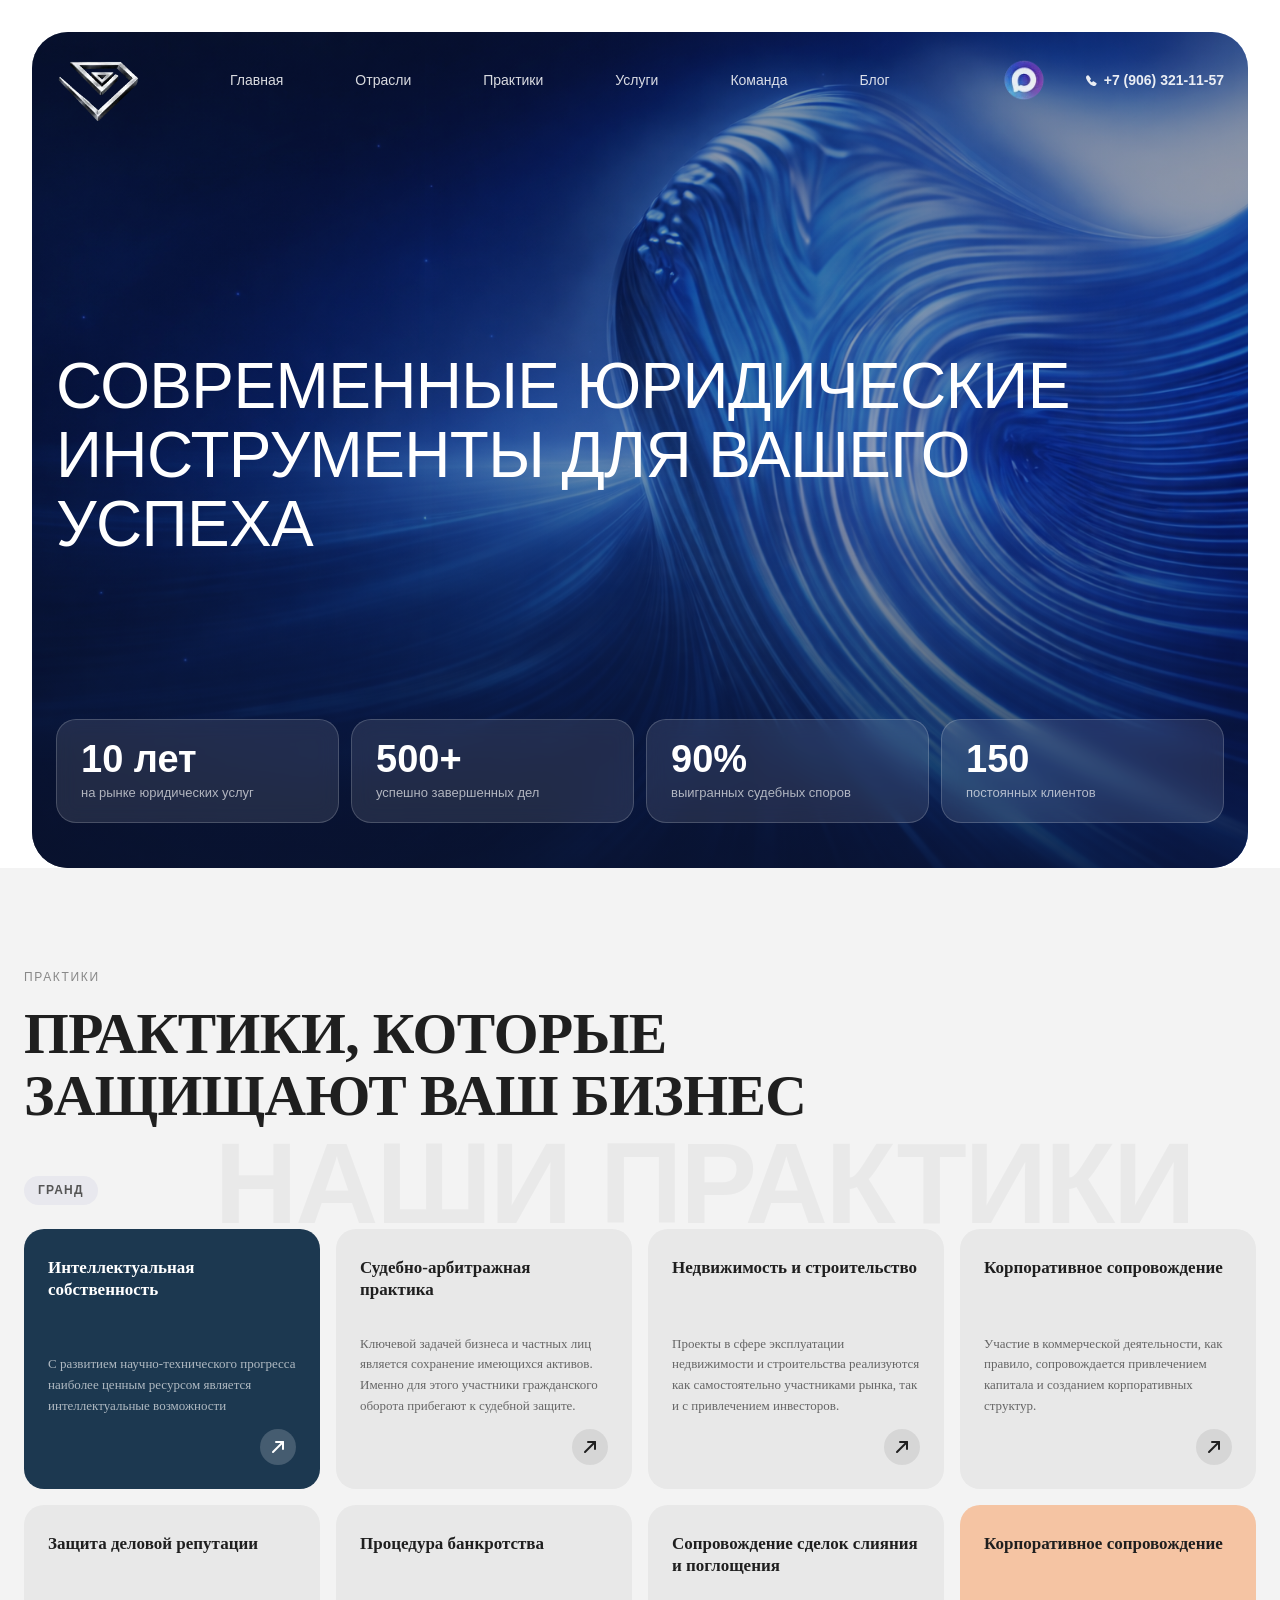
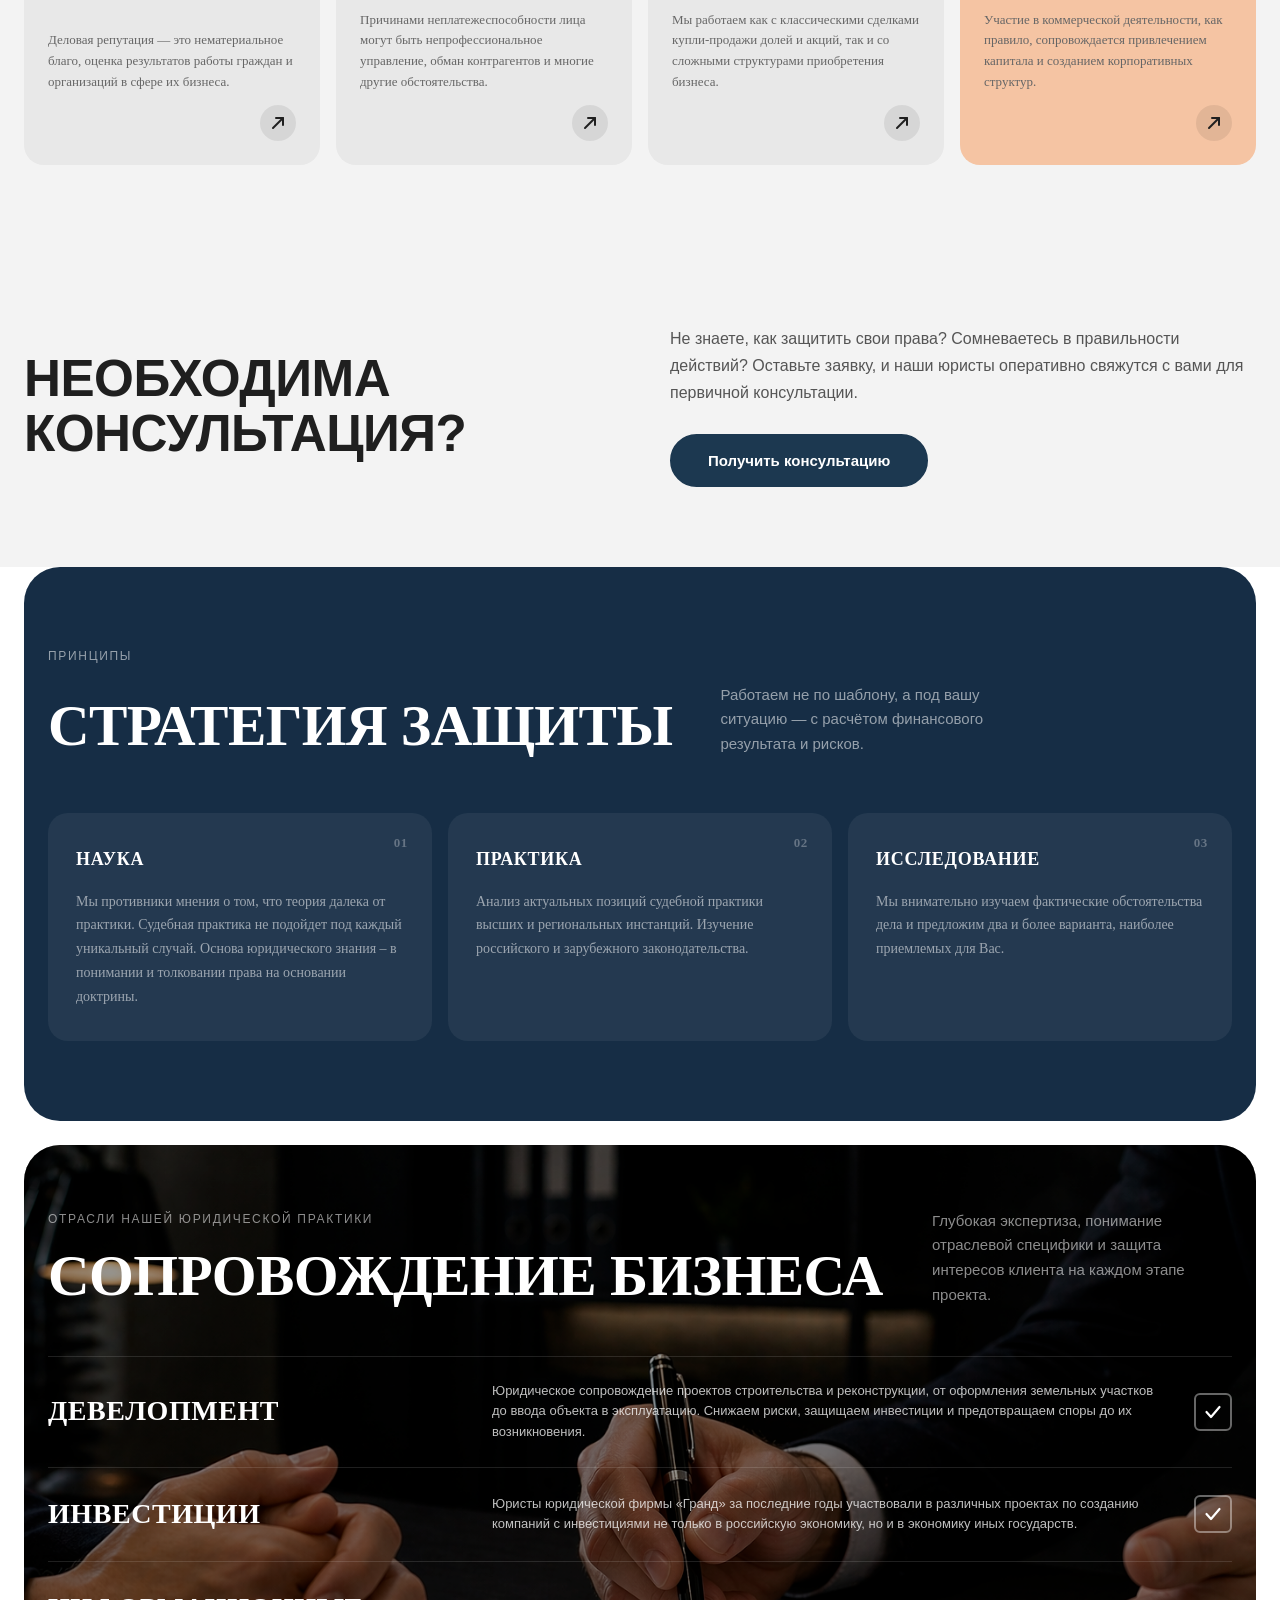
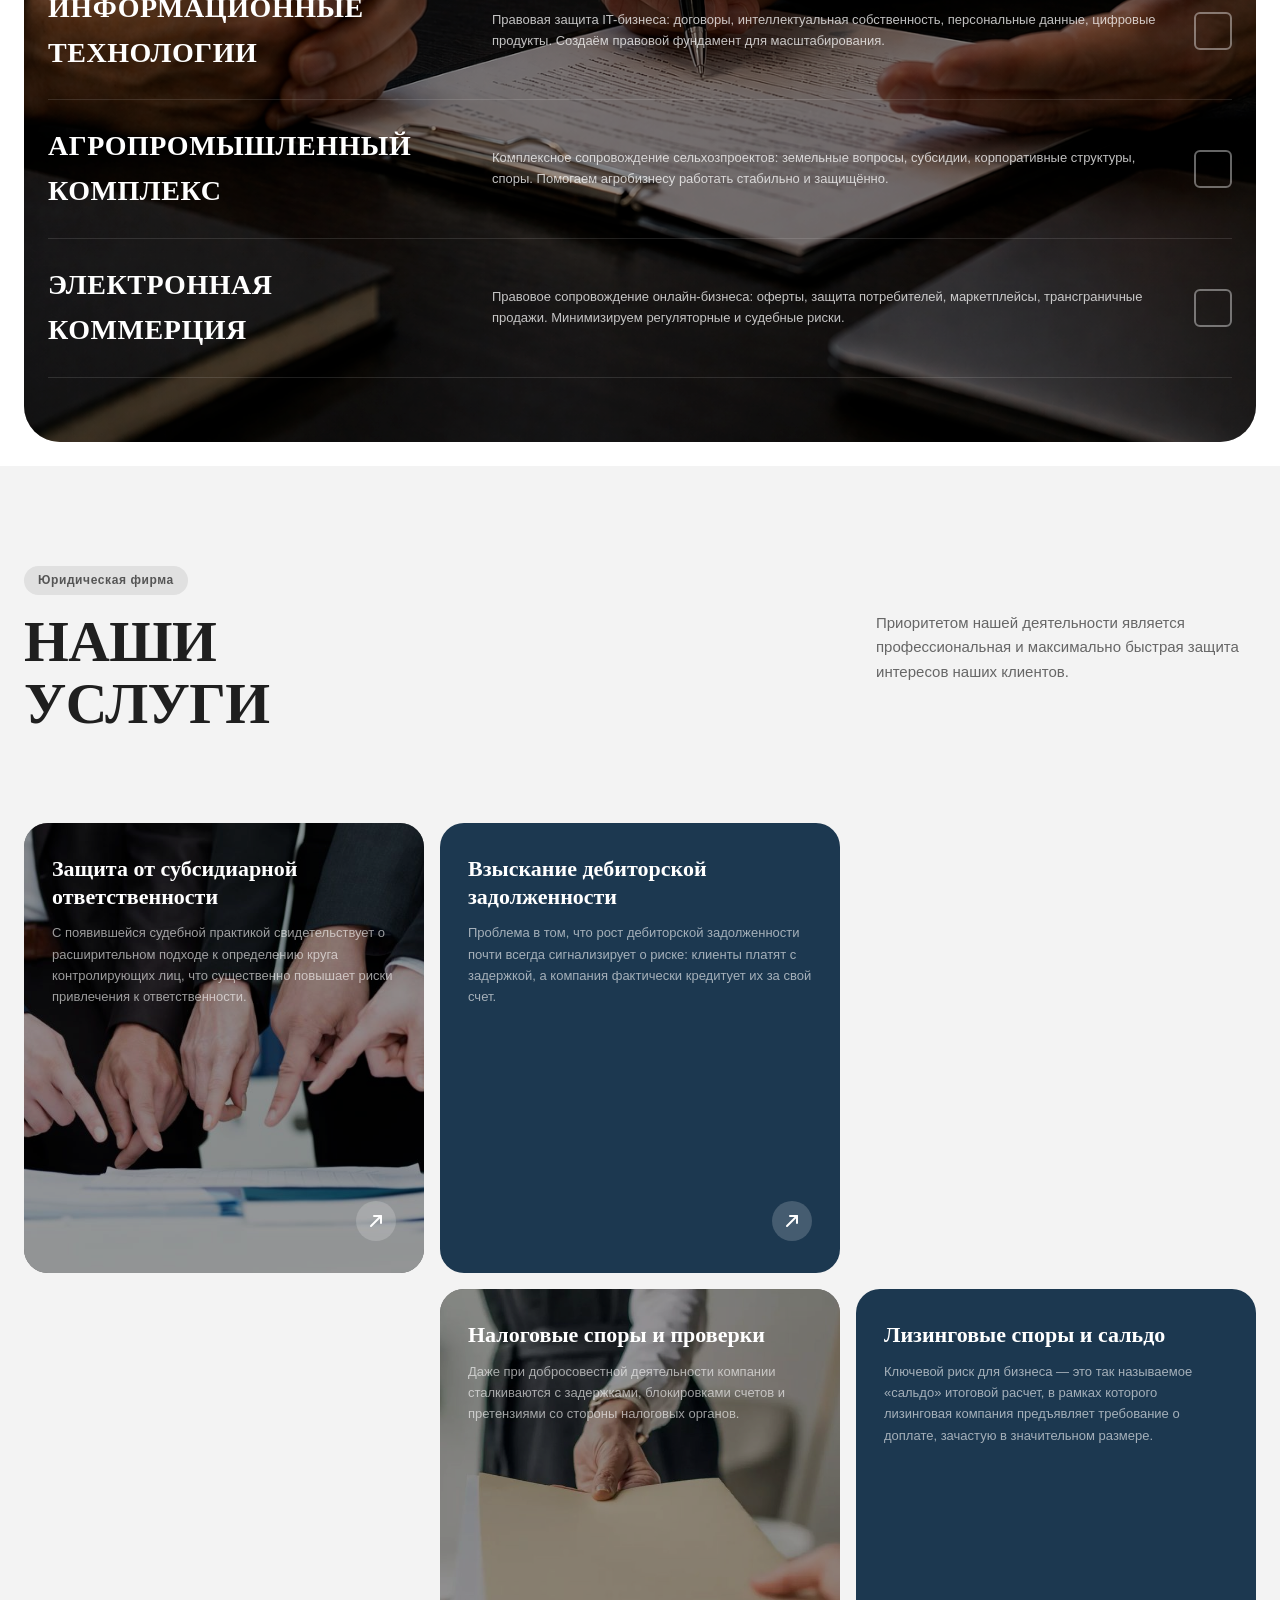
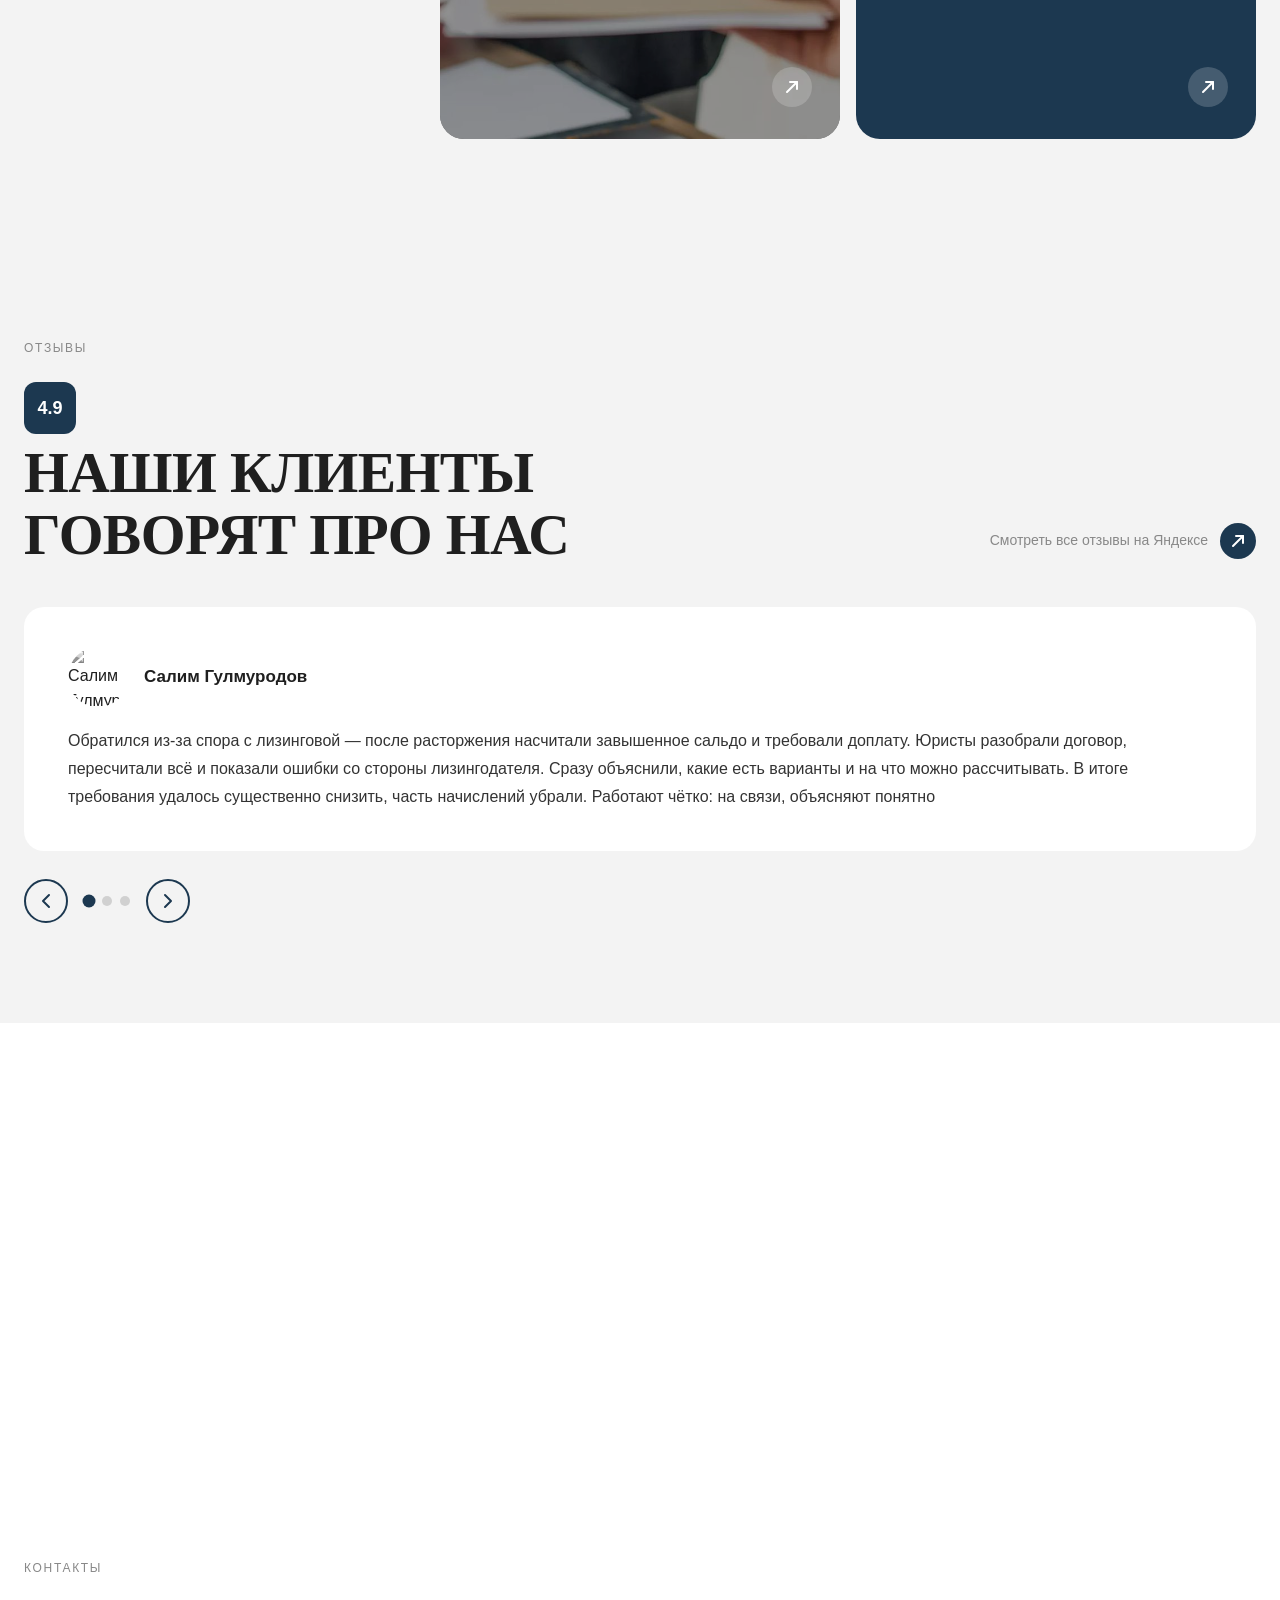
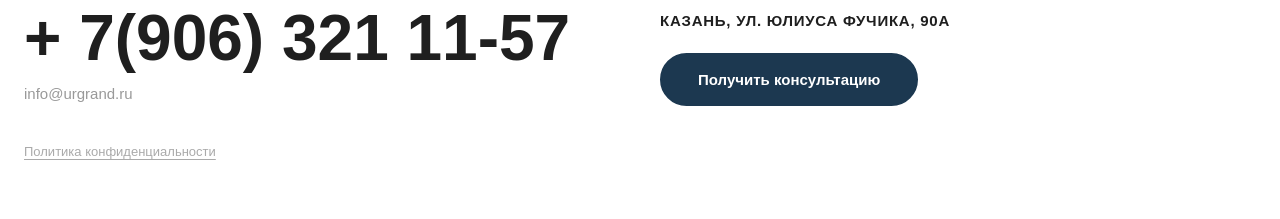
==== commit 141e59cb: "blog and team developed" ====
--- a/index.html
+++ b/index.html
@@ -45,8 +45,8 @@
       <a href="#industries" class="header__nav-link">Отрасли</a>
       <a href="#practices" class="header__nav-link">Практики</a>
       <a href="#service" class="header__nav-link">Услуги</a>
-      <a href="#team" class="header__nav-link">Команда</a>
-      <a href="#blog" class="header__nav-link">Блог</a>
+      <a href="team.html" class="header__nav-link">Команда</a>
+      <a href="blog.html" class="header__nav-link">Блог</a>
     </nav>
     <div class="header__right">
       <a href="" target="_blank" rel="noopener" class="header__max" aria-label="Перейти в Max">
@@ -76,8 +76,8 @@
     <a href="#industries" class="mobile-menu__link">Отрасли</a>
     <a href="#practices" class="mobile-menu__link">Практики</a>
     <a href="#service" class="mobile-menu__link">Услуги</a>
-    <a href="#team" class="mobile-menu__link">Команда</a>
-    <a href="#blog" class="mobile-menu__link">Блог</a>
+    <a href="team.html" class="mobile-menu__link">Команда</a>
+    <a href="blog.html" class="mobile-menu__link">Блог</a>
   </nav>
   <div class="mobile-menu__footer">
     <a href="" target="_blank" rel="noopener" class="mobile-menu__max" aria-label="Перейти в Max">
--- a/css/main.css
+++ b/css/main.css
@@ -177,8 +177,27 @@
   white-space: nowrap;
 }
 .header__nav-link:hover { color: #fff; background: rgba(255,255,255,0.12); }
+.header__nav-link--active { color: #fff !important; background: rgba(255,255,255,0.12); }
 .header.scrolled .header__nav-link { color: #d5d5d5; }
 .header.scrolled .header__nav-link:hover { background: rgba(0,0,0,0.08); }
+.header.scrolled .header__nav-link--active { color: #fff !important; background: rgba(255,255,255,0.15); }
+
+/* Active nav link */
+.header__nav-link--active {
+  color: #fff !important;
+  position: relative;
+}
+.header__nav-link--active::after {
+  content: '';
+  position: absolute;
+  bottom: -3px;
+  left: 12px;
+  right: 12px;
+  height: 2px;
+  background: currentColor;
+  border-radius: 2px;
+  opacity: 0.7;
+}
 
 /* Right side */
 .header__right {
@@ -449,8 +468,8 @@
 .practices__wrap { position: relative; }
 .practices__watermark {
   position: absolute;
-  top: 50%;
-  left: 50%;
+  /* top: 50%; */
+  left: 55%;
   transform: translate(-50%, -46%);
   font-size: clamp(60px, 9vw, 130px);
   font-weight: 900;
